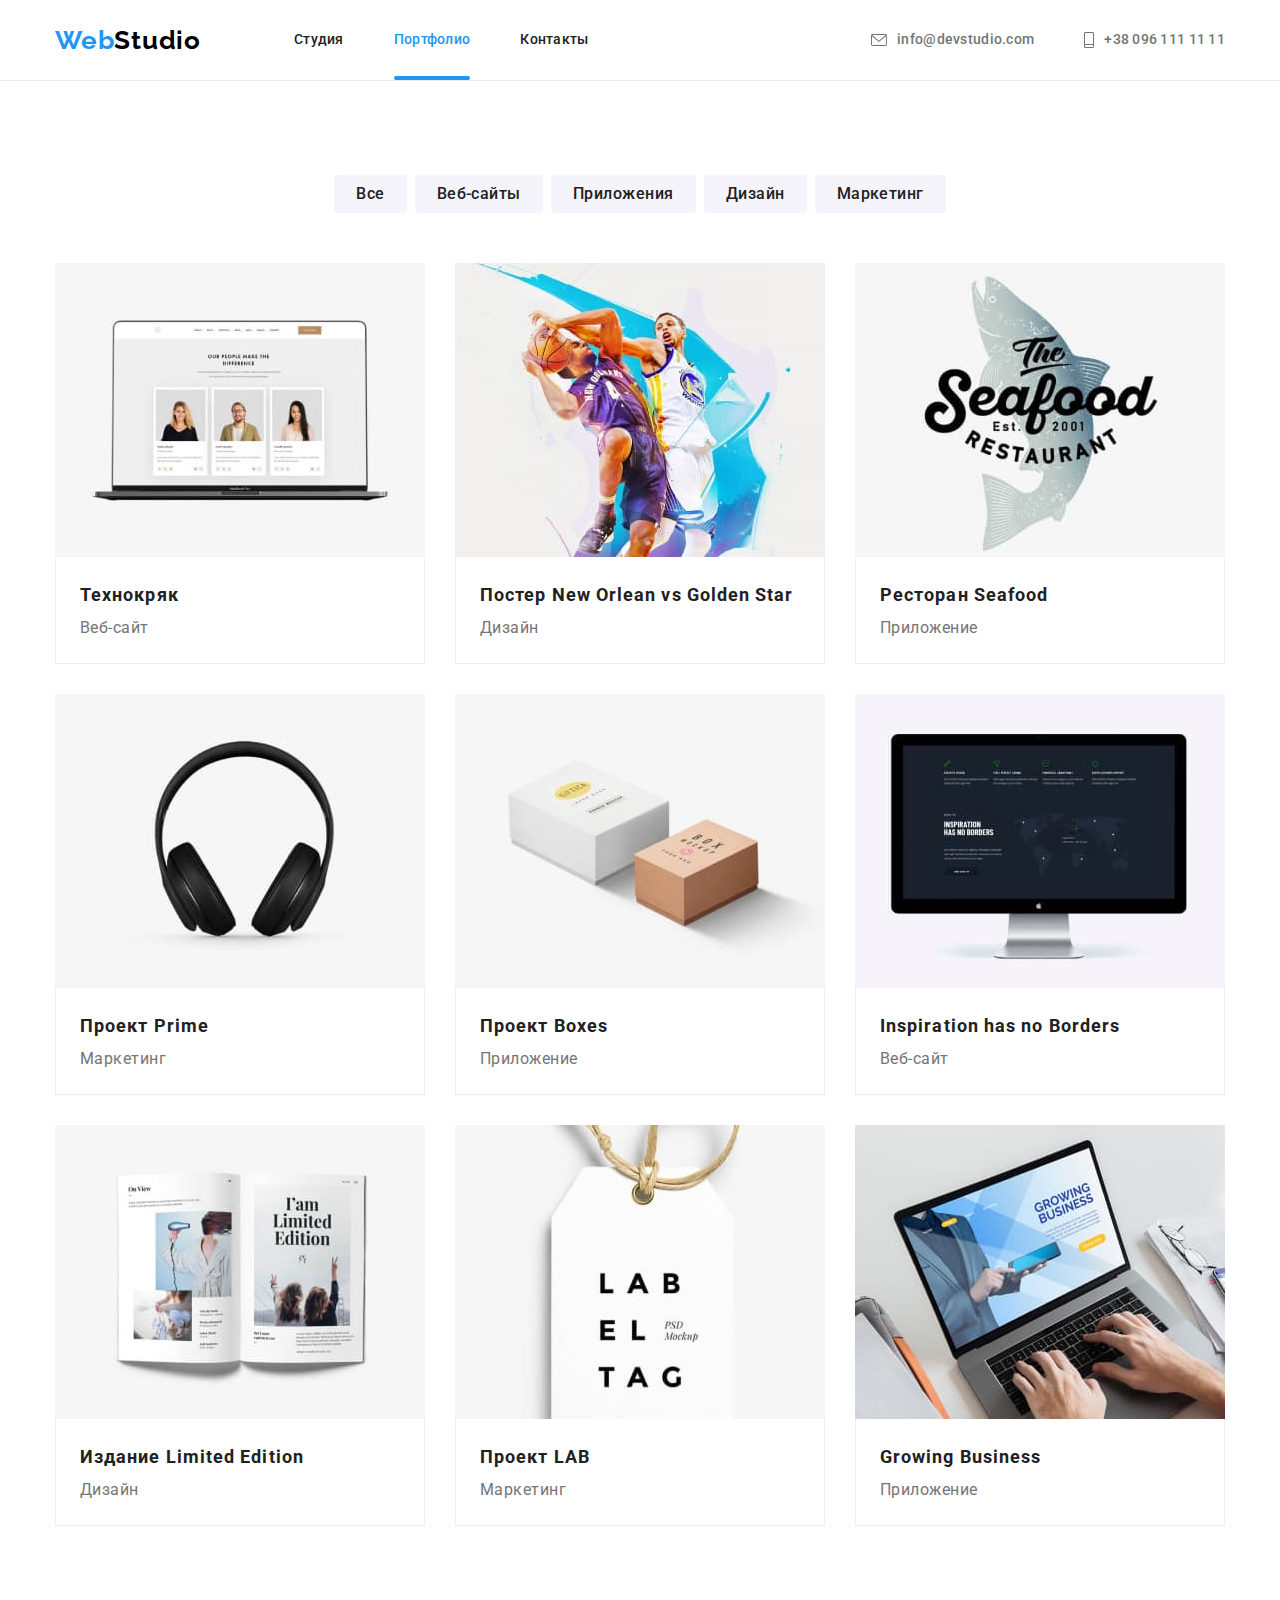
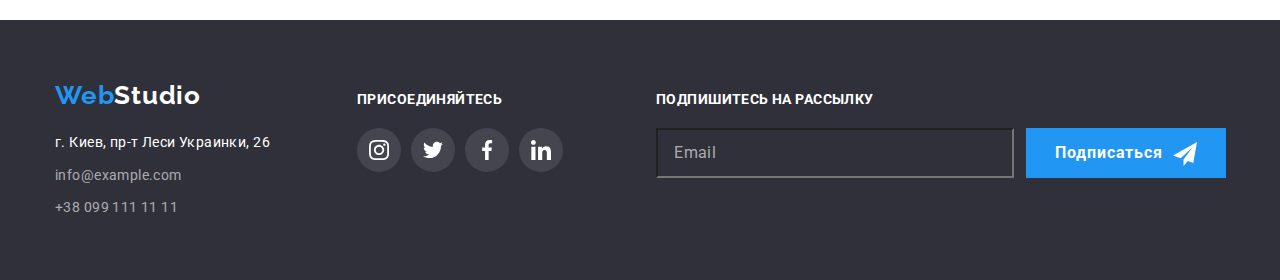
==== portfolio.html @ 16b6e522 "основные файлы" ====
<!DOCTYPE html>
<html lang="en">
<head>
    <meta charset="UTF-8">
    <meta http-equiv="X-UA-Compatible" content="IE=edge">
    <meta name="viewport" content="width=device-width, initial-scale=1.0">
    <title>Document</title>
    <link rel="preconnect" href="https://fonts.googleapis.com">
    <link rel="preconnect" href="https://fonts.gstatic.com" crossorigin>
    <link
        href="https://fonts.googleapis.com/css2?family=Oleo+Script&family=Raleway:wght@700&family=Roboto:wght@400;500;700;900&family=Tangerine:wght@700&display=swap"
        rel="stylesheet">
    <link rel="stylesheet" href="https://cdnjs.cloudflare.com/ajax/libs/modern-normalize/1.1.0/modern-normalize.min.css">
    <!-- <link rel="stylesheet" href="./css/styles.css"> -->
    <link rel="stylesheet" href="./css/main.css">
</head>
<body>
    <!-- -----------------------------Header------------------ -->
<header class="header">
    <div class="container wrap-header-item">

        <a class="logo" href="">Web<span class="logo__header">Studio</span></a>

        <nav class="header__nav site-nav">
            <ul class="site-nav__list">
                <li class="site-nav__item "><a class="site-nav__link"
                        href="./index.html" rel="noopener noreferrer">Студия</a></li>
                <li class="site-nav__item site-nav__item--current"><a class="site-nav__link site-nav__link--current" href="./portfolio.html"
                        rel="noopener noreferrer">Портфолио</a></li>
                <li class="site-nav__item"><a class="site-nav__link" href="" rel="noopener noreferrer">Контакты</a></li>
            </ul>
        </nav>

        <ul class="header__contact header-contact">
            <li class="header-contact__item"><a class="header-contact__link" href="mailto:info@devstudio.com"><svg
                        class="header-mail-icon">
                        <use href="./images/icons.svg#icon-mail"></use>
                    </svg>info@devstudio.com</a></li>
            <li class="header-contact__item"><a class="header-contact__link" href="tel:+380961111111"><svg
                        class="header-phone-icon">
                        <use href="./images/icons.svg#icon-tel"></use>
                    </svg>+38 096 111 11 11</a></li>
        </ul>

    </div>
</header>
<!-- ------------------------------------Main---------------------- -->
    <main>
<!-- ------------------------------------filter---------------------- -->
        <section class="section filter">
            <div class="container filter">
            <h2 class="filter__heading visually-hidden">filter</h2>
            <ul class="filter__list">
              <li class="filter__item"><button class="filter__btn" type="button">Все</button></li>
              <li class="filter__item"><button class="filter__btn" type="button">Веб-сайты</button></li>
              <li class="filter__item"><button class="filter__btn" type="button">Приложения</button></li>
              <li class="filter__item"><button class="filter__btn" type="button">Дизайн</button></li>
              <li class="filter__item"><button class="filter__btn" type="button">Маркетинг</button></li>
            </ul>
                <ul class="example">
                <li class="example__item">
                    <a class="example__link" href="">
                    <div class="example__img"> <img src="./images/port1m.jpg" alt="сайт технокряк" width="370" height="294"> 
                    <div class="example__overlay">
                        <div class="example__overlay--text">Технокряк это современная площадка распространения коронавируса. Компании используют эту платформу для цифрового
                        шпионажа и атак на защищённые сервера конкурентов.</div>
                    </div></div>
                    <div class="example__description">
                    <h3 class="example__title">Технокряк</h3>
                    <p class="example__text" >Веб-сайт</p>
                    </div>
                    </a>
                </li>
                <li class="example__item">
                    <a class="example__link" href="">
                    <div class="example__img"> <img src="./images/port2m.jpg" alt="дизайн постера New Orlean vs Golden Star" width="370" height="294">
                    <div class="example__overlay">
                        <div class="example__overlay--text">Технокряк это современная площадка распространения коронавируса. Компании используют эту платформу для цифрового шпионажа и атак на защищённые сервера конкурентов.</div>
                    </div>
                    </div>
                    <div class="example__description">
                    <h3 class="example__title">Постер New Orlean vs Golden Star</h3>
                    <p class="example__text" >Дизайн</p>
                    </div>
                    </a>
                </li>
                <li class="example__item">
                    <a class="example__link" href="">
                    <div class="example__img"><img src="./images/port3m.jpg" alt="приложение ресторана Seafood" width="370" height="294">
                    <div class="example__overlay">
                        <div class="example__overlay--text">Технокряк это современная площадка распространения коронавируса. Компании используют эту платформу для цифрового шпионажа и атак на защищённые сервера конкурентов.</div>
                    </div>
                    </div>
                    <div class="example__description">
                    <h3 class="example__title">Ресторан Seafood</h3>
                    <p class="example__text" >Приложение</p>
                    </div>
                    </a>
                </li>
                <li class="example__item">
                    <a class="example__link" href="">
                    <div class="example__img"><img src="./images/port4m.jpg" alt="Маркетинг проекта Prime" width="370" height="294">
                    <div class="example__overlay">
                        <div class="example__overlay--text">Технокряк это современная площадка распространения коронавируса. Компании используют эту платформу для цифрового шпионажа и атак на защищённые сервера конкурентов.</div>
                    </div>
                    </div>
                    <div class="example__description">
                    <h3 class="example__title">Проект Prime</h3>
                    <p class="example__text" >Маркетинг</p>
                    </div>
                    </a>
                </li>
                <li class="example__item">
                    <a class="example__link" href="">
                    <div class="example__img"><img src="./images/port5m.jpg" alt="Приложение проект Boxes" width="370" height="294">
                    <div class="example__overlay">
                        <div class="example__overlay--text">Технокряк это современная площадка распространения коронавируса. Компании используют эту платформу для цифрового шпионажа и атак на защищённые сервера конкурентов.</div>
                    </div>
                    </div>
                    <div class="example__description">
                    <h3 class="example__title">Проект Boxes</h3>
                    <p class="example__text" >Приложение</p>
                    </div>
                    </a>
                </li>
                <li class="example__item">
                    <a class="example__link" href="">
                    <div class="example__img"><img src="./images/port6m.jpg" alt="Веб-сайт Inspiration has no Borders" width="370" height="294">
                    <div class="example__overlay">
                        <div class="example__overlay--text">Технокряк это современная площадка распространения коронавируса. Компании используют эту платформу для цифрового шпионажа и атак на защищённые сервера конкурентов.</div>
                    </div>
                    </div>
                    <div class="example__description">
                    <h3 class="example__title">Inspiration has no Borders</h3>
                    <p class="example__text" >Веб-сайт</p>
                    </div>
                    </a>
                </li>
                <li class="example__item">
                    <a class="example__link" href="">
                    <div class="example__img"><img src="./images/port7m.jpg" alt="Дизайн издания Limited Edition" width="370" height="294">
                    <div class="example__overlay">
                        <div class="example__overlay--text">Технокряк это современная площадка распространения коронавируса. Компании используют эту платформу для цифрового шпионажа и атак на защищённые сервера конкурентов.</div>
                    </div>
                    </div>
                    <div class="example__description">
                    <h3 class="example__title">Издание Limited Edition</h3>
                    <p class="example__text" >Дизайн</p>
                    </div>
                    </a>
                </li>
                <li class="example__item">
                    <a class="example__link" href="">
                    <div class="example__img"><img src="./images/port8m.jpg" alt="Маркетинг проекта LAB" width="370" height="294">
                    <div class="example__overlay">
                        <div class="example__overlay--text">Технокряк это современная площадка распространения коронавируса. Компании используют эту платформу для цифрового шпионажа и атак на защищённые сервера конкурентов.</div>
                    </div>
                    </div>
                    <div class="example__description">
                    <h3 class="example__title">Проект LAB</h3>
                    <p class="example__text" >Маркетинг</p>
                    </div>
                    </a>
                </li>
                <li class="example__item">
                    <a class="example__link" href="">
                    <div class="example__img"><img src="./images/port9m.jpg" alt="Приложение Growing Business" width="370" height="294">
                    <div class="example__overlay">
                        <div class="example__overlay--text">Технокряк это современная площадка распространения коронавируса. Компании используют эту платформу для цифрового шпионажа и атак на защищённые сервера конкурентов.</div>
                    </div>
                    </div>
                    <div class="example__description">
                    <h3 class="example__title">Growing Business</h3>
                    <p class="example__text" >Приложение</p>
                    </div>
                    </a>
                </li>
            </ul>
            </div>
        </section>

    </main>
<!-- --------------------------footer------------------------------ -->
<footer class="footer-all">
    <div class="container container__footer">
        <div class="wrap-logo-addres">
            <a class="logo" href="">Web<span class="logo__footer">Studio</span></a>
            <address class="adress">
                <p class="adress__text">
                    г. Киев, пр-т Леси Украинки, 26
                </p>
                <ul class="adress__list">
                    <li class="adress__item"><a class="footer__contact"
                            href="mailto:info@example.com">info@example.com</a></li>
                    <li class="adress__item"><a class="footer__contact" href="tel:+380991111111">+38 099 111 11 11</a>
                    </li>
                </ul>
            </address>
        </div>
        <!-- ----------------------join----------------------------- -->
        <div class="join">
            <p class="join__title">присоединяйтесь</p>

            <ul class="social__list">
                <li class="social__items">
                    <a class="social__links footer" href="">
                        <svg class="social__icon footer" width=20 height=20>
                            <use href="./images/icons.svg#icon-instagram"></use>
                        </svg>
                    </a>
                </li>
                <li class="social__items">
                    <a class="social__links footer" href="">
                        <svg class="social__icon footer" width=20 height=20>
                            <use href="./images/icons.svg#icon-twitter">

                            </use>
                        </svg>
                    </a>
                </li>
                <li class="social__items">
                    <a class="social__links footer" href="">
                        <svg class="social__icon footer" width=20 height=20>
                            <use href="./images/icons.svg#icon-facebook">

                            </use>
                        </svg>
                    </a>
                </li>
                <li class="social__items">
                    <a class="social__links footer" href="">
                        <svg class="social__icon footer" width=20 height=20>
                            <use href="./images/icons.svg#icon-linkedin">

                            </use>
                        </svg>
                    </a>
                </li>
            </ul>
        </div>
        <!-- -------------------------- subscription ------------------------>

        <div class="subscription">
            <p class="subscription__title">Подпишитесь на рассылку</p>

            <form action="#" class="subscription__form">
                <input type="email" class="subscription__input" placeholder="Email">
                <button type="submit" class="subscription__button">Подписаться <span>
                        <svg class="subscription__svg" width=24 height=24>
                            <use href="./images/icons.svg#icon-send">
                            </use>
                        </svg>
                    </span></button>
            </form>
        </div>



    </div>
</footer>

</body>
</html>
---- css/styles.css ----
/* шрифты
Raleway 700
Oleo Script 400
Roboto 500
Roboto 900
Roboto 700
Roboto 400*/

/* :root {
  --main-title-color: #ffffff;
  --second-title-color: #212121;
  --main-text-color: #757575;
  --main-logo-color: #2196f3;
  --second-logo-color: #000000;
  --main-btn-color: #212121;
  --second-btn-color: #ffffff;
  --main-headertext-color: #212121;
  --second-headertext-color: #757575;
  --third-headertext-color: #2196f3;
  --main-footertext-color: #ffffff;
  --second-footertext-color: rgba(255, 255, 255, 0.6);
  --third-logo-color: #ffffff;
  --third-footertext-color: #2196f3;
  --firs-icon-color: #afb1b8;
} */
/* ul {
  list-style: none;
  padding: 0;
}
h1,
h2,
h3,
h4,
h5,
h6,
p,
ul {
  margin: 0;
  padding-inline-start: 0;
}

body {
  font-family: Roboto, sans-serif;
  color: #757575;
  background: #ffffff;
}

button {
  padding: 0;
  border: 0;
}

.list {
  list-style: none;
}
.link {
  text-decoration: none;
} */
/* .section {
  padding-top: 94px;
  padding-bottom: 94px;
}

.container {
  width: 1200px;
  padding-left: 15px;
  padding-right: 15px;
  margin: 0 auto;
} */

/* .visually-hidden {
  position: absolute;
  width: 1px;
  height: 1px;
  margin: -1px;
  padding: 0;
  overflow: hidden;
  border: 0;
  clip: rect(0 0 0 0);
} */

/* -------------------header------------------------- */
/* Header logo */
/* .header {
  border-bottom: 1px solid #ececec;
}

.site-nav {
  display: flex;
  align-items: center;
}
.logo {
  font-family: Raleway, sans-serif;
  font-weight: 700;
  font-size: 26px;
  line-height: 1.19;
  letter-spacing: 0.03em;
  color: var(--second-logo-color);
  margin-right: 93px;
  display: block;
}
.accent {
  color: var(--main-logo-color);
} */
/* Header NAV */
/* .navigation-list {
  display: flex;
}
.navigation-list .navigation-item:not(:last-child) {
  margin-right: 50px;
}

.navigation {
  font-weight: 500;
  font-size: 14px;
  line-height: 1.14;
  letter-spacing: 0.02em;
  color: var(--main-headertext-color);
  display: block;
}
.current {
  color: var(--main-logo-color);
}
.currentli {
  display: flex;
  position: relative;
}
.currentli::after {
  content: '';
  width: 100%;
  height: 4px;
  border-radius: 2px;

  background: #2196f3;

  position: absolute;
  bottom: 0;
  left: 0;
}

.link.navigation {
  padding-top: 32px;
  padding-bottom: 32px;
  display: block;
  transition: color 250ms cubic-bezier(0.4, 0, 0.2, 1);
}
.link.navigation:hover,
.link.navigation:focus {
  color: var(--third-headertext-color);
} */

/* Header contact */
/* .list.contact {
  display: flex;
  margin-left: auto;
}
.header-mail-icon {
  width: 16px;
  height: 12px;
  margin-right: 10px;
  fill: currentColor;
}

.header-phone-icon {
  width: 10px;
  height: 16px;
  margin-right: 10px;
  fill: currentColor;
}

.link.contact {
  font-weight: 500;
  font-size: 14px;
  line-height: 1.14;
  letter-spacing: 0.02em;
  color: var(--main-text-color);
  display: flex;
  align-items: center;
  padding-top: 32px;
  padding-bottom: 32px;

  transition: color 250ms cubic-bezier(0.4, 0, 0.2, 1);
}
.list.contact .contact-item:not(:last-child) {
  margin-right: 50px;
}

.link.contact:hover,
.link.contact:focus {
  color: var(--third-headertext-color);
}

.contact-item {
  display: block;
} */

/* -------------------------------main------------------------------------ */
/* -------------------------------hero */
/* .hero {
  background: #2f303a;
  padding-bottom: 200px;
  padding-top: 200px;
  max-width: 1600px;
  height: 600px;
  margin-left: auto;
  margin-right: auto;

  background-image: linear-gradient(to right, rgba(47, 48, 58, 0.4), rgba(47, 48, 58, 0.4)),
    url(../images/ImgBG.jpg);
  background-repeat: no-repeat;
  background-size: cover;
  background-position: center;
}

.hero-text {
  font-style: normal;
  font-weight: 900;
  font-size: 44px;
  line-height: 1.36;
  text-align: center;
  letter-spacing: 0.06em;
  text-transform: uppercase;
  color: #ffffff;

  width: 696px;
  margin-bottom: 30px;
  margin-left: auto;
  margin-right: auto;
}
.hero-btn {
  font-weight: 700;
  background: #2196f3;
  font-size: 16px;
  line-height: 1.87;
  letter-spacing: 0.06em;
  color: var(--second-btn-color);
  cursor: pointer;
  border-radius: 4px;
  box-shadow: 0px 4px 4px rgba(0, 0, 0, 0.15);
  display: block;
  padding: 10px 32px;

  margin-left: auto;
  margin-right: auto;

  transition: background 250ms cubic-bezier(0.4, 0, 0.2, 1);
}

.hero-btn:hover,
.hero-btn:focus {
  background: #188ce8;
} */

/* ------------------------------advantages */

/* .hidden-heading {
  position: absolute;
  width: 1px;
  height: 1px;
  margin: -1px;
  padding: 0;
  overflow: hidden;
  border: 0;
  clip: rect(0 0 0 0);
}

.list.advantages {
  display: flex;
}
.iconbox-advantages {
  display: flex;
  align-items: center;
  justify-content: center;
  width: 270px;
  height: 120px;
  margin-bottom: 30px;
  background-color: #f5f4fa;
}
.icon-advantages {
  width: 70px;
  height: 70px;
}

.item-advantages:not(:last-child) {
  margin-right: 30px;
}

.title-advantages {
  font-weight: 700;
  font-size: 14px;
  line-height: 1.14;
  letter-spacing: 0.03em;
  text-transform: uppercase;
  color: var(--second-title-color);

  display: block;
  margin-bottom: 10px;
  width: 270px;
}
.text-advantages {
  font-size: 14px;
  line-height: 1.71;
  letter-spacing: 0.03em;

  display: block;
  width: 270px;
} */

/* -------------------------------------------what do we do ------------*/
/* .section.we-do {
  padding-top: 0px;
}
.we-do-title {
  font-weight: 700;
  font-size: 36px;
  line-height: 1.17;
  letter-spacing: 0.03em;
  color: var(--second-title-color);

  margin-bottom: 50px;
  text-align: center;
}
.list.we-do {
  display: flex;
  justify-content: space-between;
}
.wedo-link {
  position: relative;
  display: flex;
}
.wedo-box {
  display: flex;
  position: absolute;
  width: 100%;
  height: 70px;
  background: rgba(47, 48, 58, 0.8);
  left: 0;
  bottom: 0;
  justify-content: center;
  align-items: center;
}
.wedo-boxtitle {
  font-family: Roboto;
  font-style: normal;
  font-weight: bold;
  font-size: 14px;
  line-height: 1.14;
  text-align: center;
  letter-spacing: 0.03em;
  text-transform: uppercase;

  color: #ffffff;
} */

/* -----------------------------------------------our team ---------------- */
/* .our-team {
  background: #f5f4fa;
}
.title-our-team {
  font-weight: 700;
  font-size: 36px;
  line-height: 1.17;
  letter-spacing: 0.03em;
  color: var(--second-title-color);

  text-align: center;
  margin-bottom: 50px;
}
.list.our-team {
  display: flex;
  justify-content: space-between;
}

.team-item {
  background: #ffffff;
  box-shadow: 0px 1px 3px rgba(0, 0, 0, 0.12), 0px 1px 1px rgba(0, 0, 0, 0.14),
    0px 2px 1px rgba(0, 0, 0, 0.2);
  border-radius: 0px 0px 4px 4px;
}

.comand-description {
  padding-top: 30px;
  padding-bottom: 30px;
}

.name-foto {
  font-weight: 500;
  font-size: 16px;
  line-height: 1.19;
  letter-spacing: 0.03em;
  color: var(--second-title-color);

  text-align: center;
  margin-bottom: 10px;
}
.our-team-position {
  font-size: 16px;
  line-height: 1.19;
  letter-spacing: 0.03em;
  text-align: center;
  margin-bottom: 16px;
}
.social-list {
  display: flex;
  justify-content: center;
  align-items: center;
}
.social-items {
  width: 44px;
  height: 44px;
}
.social-links {
  width: 100%;
  height: 100%;
  border-radius: 50%;
  display: flex;
  justify-content: center;
  align-items: center;
  color: #afb1b8;

  transition: color 250ms cubic-bezier(0.4, 0, 0.2, 1),
    background-color 250ms cubic-bezier(0.4, 0, 0.2, 1);
}
.social-items:not(:last-child) {
  margin-right: 10px;
}
.social-icon {
  fill: currentColor;
}
.social-links:hover,
.social-links:focus {
  background-color: var(--main-logo-color);
  color: #ffffff;
} */

/* ------------------------------clients----------------------------------- */
/* .clients-title {
  font-weight: 700;
  font-size: 36px;
  line-height: 1.17;
  letter-spacing: 0.03em;
  color: var(--second-title-color);

  margin-bottom: 50px;
  text-align: center;
}
.client-list {
  display: flex;
  justify-content: space-between;
}
.client-item {
  border-radius: 4px;
  width: 170px;
  height: 92px;
  display: flex;
  align-items: center;
  justify-content: center;
}
.client-link {
  border: 1px solid #afb1b8;
  box-sizing: border-box;
  display: flex;
  align-items: center;
  justify-content: center;
  width: 100%;
  height: 100%;
  color: #afb1b8;

  transition: color 250ms cubic-bezier(0.4, 0, 0.2, 1),
    border-color 250ms cubic-bezier(0.4, 0, 0.2, 1);
}

.client-icon {
  fill: currentColor;
}

.client-link:focus,
.client-link:hover {
  border-color: var(--main-logo-color);
  color: #2196f3;
} */

/* ------------------------------footer------------------------------------ */
/* .footer-all {
  background: #2f303a;
  padding-top: 60px;
  padding-bottom: 60px;
  width: 1600px;
  margin-left: auto;
  margin-right: auto;
}
.container-footer {
  margin-right: 70px;
}

.link.logo {
  display: block;
}
.logowite {
  color: var(--third-logo-color);
}

.adress {
  font-style: normal;
  font-size: 14px;
  line-height: 1.71;
  letter-spacing: 0.03em;
  color: var(--main-footertext-color);
  margin-bottom: 9px;
  margin-top: 20px;
}
.link.footer-contact {
  font-style: normal;
  font-size: 14px;
  line-height: 1.71;
  letter-spacing: 0.03em;
  color: rgba(255, 255, 255, 0.6);

  transition: color 250ms cubic-bezier(0.4, 0, 0.2, 1);
}
.footerli:not(:last-child) {
  margin-bottom: 9px;
}

.link.footer-contact:hover,
.link.footer-contact:focus {
  color: var(--third-footertext-color);
} */

/* ---------------------------join---------------------------- */

/* .container.footer {
  display: flex;
  align-items: baseline;
}
.join {
  margin-right: 93px;
}

.join-headers {
  font-family: Roboto;
  font-style: normal;
  font-weight: bold;
  font-size: 14px;
  line-height: 1.14;
  letter-spacing: 0.03em;
  text-transform: uppercase;

  margin-bottom: 20px;
  width: 145px;
  height: 16px;

  color: #ffffff;
}
.social-icon.footer {
  fill: #ffffff;
}
.social-links.footer {
  background-color: rgba(255, 255, 255, 0.1);

  transition: background-color 250ms cubic-bezier(0.4, 0, 0.2, 1);
}
.social-links.footer:hover,
.social-links.footer:focus {
  background-color: var(--third-footertext-color);
} */
/* ----------------------subscription---------------------------- */
/* .subscription-title {
  margin-bottom: 20px;

  font-family: Roboto;
  font-style: normal;
  font-weight: bold;
  font-size: 14px;
  line-height: 1.14;
  letter-spacing: 0.03em;
  text-transform: uppercase;

  color: #ffffff;
}
.subscription-form {
  display: flex;
}

.subscription-input {
  background-color: #2f303a;
  width: 358px;
  height: 50px;
  margin-right: 12px;
  padding-left: 16px;
}

.subscription-input::placeholder {
  font-family: Roboto;
  font-style: normal;
  font-weight: normal;
  font-size: 16px;
  line-height: 1.25;

  display: flex;
  align-items: center;
  letter-spacing: 0.03em;

  color: rgba(255, 255, 255, 0.6);
}

.subscription-svg {
  margin-top: 13px;
  margin-left: 10px;
}

.subscription-button {
  width: 200px;
  height: 50px;

  font-family: Roboto;
  font-style: normal;
  font-weight: bold;
  font-size: 16px;
  line-height: 1.87;

  display: flex;
  align-items: center;
  text-align: center;
  letter-spacing: 0.06em;
  justify-content: center;

  color: #ffffff;
  background-color: var(--main-logo-color);
} */

/* ---------------------------Portfolio---------------------- */
/* ---------------------------filter -------------------------*/

/* ---------------------------list filter example */

/* .list.filter {
  display: flex;
  background: #ffffff;
  justify-content: center;
  margin-bottom: 50px;
}
.filter-item:not(:last-child) {
  margin-right: 8px;
}

.filter-item {
  border-radius: 4px;
}

.filter-btn {
  font-weight: 500;
  font-size: 16px;
  line-height: 1.62;
  letter-spacing: 0.03em;
  color: var(--main-btn-color);
  background-color: #f5f4fa;
  cursor: pointer;
  border-radius: 4px;

  padding: 6px 22px;

  transition: background-color 250ms cubic-bezier(0.4, 0, 0.2, 1),
    border-radius 250ms cubic-bezier(0.4, 0, 0.2, 1), box-shadow 250ms cubic-bezier(0.4, 0, 0.2, 1);
}
.filter-btn:hover,
.filter-btn:focus {
  background-color: #2196f3;
  border-radius: 4px;
  box-shadow: 0px 3px 1px rgba(0, 0, 0, 0.1), 0px 1px 2px rgba(0, 0, 0, 0.08),
    0px 2px 2px rgba(0, 0, 0, 0.12);
} */

/* ---------------------------------example------------------------ */

/* .list.example {
  display: flex;
  flex-wrap: wrap;
}

.example-item {
  margin-right: 30px;
  margin-bottom: 30px;
  transition: box-shadow 250ms cubic-bezier(0.4, 0, 0.2, 1);
}
.example-img {
  display: flex;
  position: relative;
  overflow: hidden;
}

.example-overlay {
  display: flex;
  position: absolute;
  top: 0;
  left: 0;
  width: 100%;
  height: 100%;
  background: rgba(33, 150, 243, 0.9);
  transform: translateY(101%);
  transition: transform 250ms cubic-bezier(0.4, 0, 0.2, 1);
}
.link-example {
  text-decoration: none;
}

.link-example:hover .example-overlay,
.link-example:focus .example-overlay {
  transform: translateY(0%);
}
.example-item:hover,
.example-item:focus {
  box-shadow: 0px 1px 1px rgba(0, 0, 0, 0.12), 0px 4px 4px rgba(0, 0, 0, 0.06),
    1px 4px 6px rgba(0, 0, 0, 0.16);
}

.example-overlay-text {
  padding: 63px 24px 63px 24px;

  font-family: Roboto;
  font-style: normal;
  font-weight: normal;
  font-size: 18px;
  line-height: 1.56;

  letter-spacing: 0.03em;

  color: #ffffff;
}

.example-description {
  border-bottom: 1px solid #eeeeee;
  border-left: 1px solid #eeeeee;
  border-right: 1px solid #eeeeee;
  padding: 20px 24px 20px 24px;
}

.example-item:nth-child(3n) {
  margin-right: 0px;
}

.example-item:nth-last-child(-n + 3) {
  margin-bottom: 0px;
}

.title-example {
  font-weight: 700;
  font-size: 18px;
  line-height: 2;
  letter-spacing: 0.06em;
  color: var(--second-title-color);
}

.text-example {
  font-size: 16px;
  line-height: 1.87;
  letter-spacing: 0.03em;
  color: #757575;
} */

/* ------------------modal----------------------------------------- */

/* .backdrop {
  position: fixed;
  top: 0;
  left: 0;

  width: 100%;
  height: 100%;

  background-color: rgba(0, 0, 0, 0.2);

  transition: opacity 250ms cubic-bezier(0.4, 0, 0.2, 1);
}

.modal {
  position: absolute;
  top: 50%;
  left: 50%;
  transform: translate(-50%, -50%);

  width: 528px;
  height: 581px;
  padding: 40px 39px 40px 41px;

  background: #ffffff;
  box-shadow: 0px 1px 3px rgba(0, 0, 0, 0.12), 0px 1px 1px rgba(0, 0, 0, 0.14),
    0px 2px 1px rgba(0, 0, 0, 0.2);
  border-radius: 4px;
}

.modal-title {
  font-family: Roboto;
  font-style: normal;
  font-weight: bold;
  font-size: 20px;
  line-height: 1.15;
  text-align: center;
  letter-spacing: 0.03em;

  margin-bottom: 30px;

  color: #212121;
}

.modal-field {
  margin-bottom: 10px;
}
.modal-field.text-area {
  margin-bottom: 0px;
}

.modal-form-label {
  margin-bottom: 4px;

  font-family: Roboto;
  font-style: normal;
  font-weight: normal;
  font-size: 12px;
  line-height: 1.17;
  letter-spacing: 0.01em;

  color: #757575;
}

.modal-form-input {
  width: 100%;
  height: 40px;
  border: 1px solid rgba(33, 33, 33, 0.2);
  box-sizing: border-box;
  border-radius: 4px;
  padding: 0;
  padding-left: 42px;

  transition: border-color 250ms cubic-bezier(0.4, 0, 0.2, 1);
}

.svg-input-warp {
  position: relative;
}

.modal-svg {
  position: absolute;
  left: 15px;
  bottom: 14px;

  transition: fill 250ms cubic-bezier(0.4, 0, 0.2, 1);
}

.modal-form-input:focus + .modal-svg {
  fill: var(--main-logo-color);
}

.modal-form-input:focus {
  border-color: #2196f3;
  outline: none;
}

.modal-text-area:focus {
  border-color: #2196f3;
  outline: none;
}

.modal-text-area {
  display: block;
  width: 100%;
  height: 120px;
  padding: 12px 16px;
  resize: none;

  border: 1px solid rgba(33, 33, 33, 0.2);
  box-sizing: border-box;
  border-radius: 4px;

  transition: border-color 250ms cubic-bezier(0.4, 0, 0.2, 1);
}

.modal-text-area::placeholder {
  font-family: Roboto;
  font-style: normal;
  font-weight: normal;
  font-size: 12px;
  line-height: 1.17;
  letter-spacing: 0.01em;

  color: rgba(117, 117, 117, 0.5);
}

.modal-field-checkbox {
  margin-bottom: 30px;
  margin-top: 20px;
}

.modal-checkbox:checked + .checkbox-label .custom-chek-icon {
  background-color: #2196f3;
  border: none;
}

.modal-checkbox:focus + .checkbox-label .custom-chek-icon {
  border-color: #2196f3;
}

.checkbox-label {
  width: 401px;
  font-size: 14px;
  line-height: 1.46;
  display: flex;
}
.checkbox-link {
  color: #2196f3;
}
.custom-chek-icon {
  width: 16px;
  height: 15px;
  border: solid;
  border-color: #212121;
  border-radius: 4px;
  margin-right: 8px;
  display: flex;
  align-items: center;
  justify-content: center;

  transition: background-color 250ms cubic-bezier(0.4, 0, 0.2, 1),
    border-color 250ms cubic-bezier(0.4, 0, 0.2, 1);
}
.svg-check {
  fill: #ffffff;
}

.modal-form-button {
  width: 200px;
  height: 50px;
  margin-left: auto;
  margin-right: auto;

  font-family: Roboto;
  font-style: normal;
  font-weight: bold;
  font-size: 16px;
  line-height: 1.87;

  display: flex;
  align-items: center;
  text-align: center;
  letter-spacing: 0.06em;
  justify-content: center;

  color: #ffffff;
  background-color: var(--main-logo-color);
}

.button-modal-closed {
  position: absolute;
  top: 8px;
  right: 8px;

  width: 30px;
  height: 30px;
  background: #ffffff;
  border: 1px solid rgba(0, 0, 0, 0.1);
  border-radius: 50%;
  box-shadow: 0px 1px 3px rgba(0, 0, 0, 0.12), 0px 1px 1px rgba(0, 0, 0, 0.14),
    0px 2px 1px rgba(0, 0, 0, 0.2);

  transition: fill 250ms cubic-bezier(0.4, 0, 0.2, 1);
}

.button-modal-closed:hover {
  fill: #2196f3;
}

.backdrop.is-hidden {
  opacity: 0;
  pointer-events: none;
} */
---- css/main.css ----
:root {
  --main-title-color: #ffffff;
  --second-title-color: #212121;
  --main-text-color: #757575;
  --main-logo-color: #2196f3;
  --second-logo-color: #000000;
  --main-btn-color: #212121;
  --second-btn-color: #ffffff;
  --main-headertext-color: #212121;
  --second-headertext-color: #757575;
  --third-headertext-color: #2196f3;
  --main-footertext-color: #ffffff;
  --second-footertext-color: rgba(255, 255, 255, 0.6);
  --third-logo-color: #ffffff;
  --third-footertext-color: #2196f3;
  --firs-icon-color: #afb1b8;
}

ul {
  list-style: none;
  padding: 0;
}

h1,
h2,
h3,
h4,
h5,
h6,
p,
ul {
  margin: 0;
  padding-inline-start: 0;
}

body {
  font-family: Roboto, sans-serif;
  color: #757575;
  background: #ffffff;
}

button {
  padding: 0;
  border: 0;
}

a {
  text-decoration: none;
}

.visually-hidden {
  position: absolute;
  width: 1px;
  height: 1px;
  margin: -1px;
  padding: 0;
  overflow: hidden;
  border: 0;
  clip: rect(0 0 0 0);
}

.logo {
  font-family: Raleway, sans-serif;
  font-weight: 700;
  font-size: 26px;
  line-height: 1.19;
  letter-spacing: 0.03em;
  color: var(--main-logo-color);
  margin-right: 93px;
  display: block;
}

.logo__header {
  color: var(--second-logo-color);
}

.logo__footer {
  color: var(--third-logo-color);
}

.header {
  border-bottom: 1px solid #ececec;
}

.wrap-header-item {
  display: flex;
  align-items: center;
}

.site-nav__list {
  display: flex;
}

.site-nav__item:not(:last-child) {
  margin-right: 50px;
}

.site-nav__link {
  font-weight: 500;
  font-size: 14px;
  line-height: 1.14;
  letter-spacing: 0.02em;
  color: var(--main-headertext-color);
  display: block;
  padding-top: 32px;
  padding-bottom: 32px;
  display: block;
  transition: color 250ms cubic-bezier(0.4, 0, 0.2, 1);
}

.site-nav__link:hover, .site-nav__link:focus {
  color: var(--third-headertext-color);
}

.site-nav__link--current {
  color: var(--main-logo-color);
}

.site-nav__item--current {
  display: flex;
  position: relative;
}

.site-nav__item--current::after {
  content: '';
  width: 100%;
  height: 4px;
  border-radius: 2px;
  background: #2196f3;
  position: absolute;
  bottom: 0;
  left: 0;
}

.header-contact {
  display: flex;
  margin-left: auto;
}

.header-mail-icon {
  width: 16px;
  height: 12px;
  margin-right: 10px;
  fill: currentColor;
}

.header-phone-icon {
  width: 10px;
  height: 16px;
  margin-right: 10px;
  fill: currentColor;
}

.header-contact__link {
  font-weight: 500;
  font-size: 14px;
  line-height: 1.14;
  letter-spacing: 0.02em;
  color: var(--main-text-color);
  display: flex;
  align-items: center;
  padding-top: 32px;
  padding-bottom: 32px;
  transition: color 250ms cubic-bezier(0.4, 0, 0.2, 1);
}

.header-contact__link.header-contact__link:hover, .header-contact__link.header-contact__link:focus {
  color: var(--third-headertext-color);
}

.header-contact__item:not(:last-child) {
  margin-right: 50px;
}

.section-hero {
  background: #2f303a;
  padding-bottom: 200px;
  padding-top: 200px;
  max-width: 1600px;
  height: 600px;
  margin-left: auto;
  margin-right: auto;
  background-image: linear-gradient(to right, rgba(47, 48, 58, 0.4), rgba(47, 48, 58, 0.4)), url(../images/ImgBG.jpg);
  background-repeat: no-repeat;
  background-size: cover;
  background-position: center;
}

.hero__text {
  font-style: normal;
  font-weight: 900;
  font-size: 44px;
  line-height: 1.36;
  text-align: center;
  letter-spacing: 0.06em;
  text-transform: uppercase;
  color: #ffffff;
  width: 696px;
  margin-bottom: 30px;
  margin-left: auto;
  margin-right: auto;
}

.hero__button {
  font-weight: 700;
  background: #2196f3;
  font-size: 16px;
  line-height: 1.87;
  letter-spacing: 0.06em;
  color: var(--second-btn-color);
  cursor: pointer;
  border-radius: 4px;
  box-shadow: 0px 4px 4px rgba(0, 0, 0, 0.15);
  display: block;
  padding: 10px 32px;
  margin-left: auto;
  margin-right: auto;
  transition: background 250ms cubic-bezier(0.4, 0, 0.2, 1);
}

.hero__button:hover, .hero__button:focus {
  background: #188ce8;
}

.advantages__list {
  display: flex;
}

.advantages__iconbox {
  display: flex;
  align-items: center;
  justify-content: center;
  width: 270px;
  height: 120px;
  margin-bottom: 30px;
  background-color: #f5f4fa;
}

.advantages__icon {
  width: 70px;
  height: 70px;
}

.advantages__item:not(:last-child) {
  margin-right: 30px;
}

.advantages__title {
  font-weight: 700;
  font-size: 14px;
  line-height: 1.14;
  letter-spacing: 0.03em;
  text-transform: uppercase;
  color: var(--second-title-color);
  display: block;
  margin-bottom: 10px;
  width: 270px;
}

.advantages__text {
  font-size: 14px;
  line-height: 1.71;
  letter-spacing: 0.03em;
  display: block;
  width: 270px;
}

.section.we-do {
  padding-top: 0px;
}

.we-do__title {
  font-weight: 700;
  font-size: 36px;
  line-height: 1.17;
  letter-spacing: 0.03em;
  color: var(--second-title-color);
  margin-bottom: 50px;
  text-align: center;
}

.we-do__list {
  display: flex;
  justify-content: space-between;
}

.we-do__link {
  position: relative;
  display: flex;
}

.we-do__box-image {
  display: flex;
  position: absolute;
  width: 100%;
  height: 70px;
  background: rgba(47, 48, 58, 0.8);
  left: 0;
  bottom: 0;
  justify-content: center;
  align-items: center;
}

.we-do__box-title {
  font-family: Roboto;
  font-style: normal;
  font-weight: bold;
  font-size: 14px;
  line-height: 1.14;
  text-align: center;
  letter-spacing: 0.03em;
  text-transform: uppercase;
  color: #ffffff;
}

.our-team {
  background: #f5f4fa;
}

.our-team__title {
  font-weight: 700;
  font-size: 36px;
  line-height: 1.17;
  letter-spacing: 0.03em;
  color: var(--second-title-color);
  text-align: center;
  margin-bottom: 50px;
}

.our-team__list {
  display: flex;
  justify-content: space-between;
}

.our-team__item {
  background: #ffffff;
  box-shadow: 0px 1px 3px rgba(0, 0, 0, 0.12), 0px 1px 1px rgba(0, 0, 0, 0.14), 0px 2px 1px rgba(0, 0, 0, 0.2);
  border-radius: 0px 0px 4px 4px;
}

.our-team__comand-description {
  padding-top: 30px;
  padding-bottom: 30px;
}

.our-team__comand-description--name-foto {
  font-weight: 500;
  font-size: 16px;
  line-height: 1.19;
  letter-spacing: 0.03em;
  color: var(--second-title-color);
  text-align: center;
  margin-bottom: 10px;
}

.our-team__comand-description--position {
  font-size: 16px;
  line-height: 1.19;
  letter-spacing: 0.03em;
  text-align: center;
  margin-bottom: 16px;
}

.clients__title {
  font-weight: 700;
  font-size: 36px;
  line-height: 1.17;
  letter-spacing: 0.03em;
  color: var(--second-title-color);
  margin-bottom: 50px;
  text-align: center;
}

.client__list {
  display: flex;
  justify-content: space-between;
}

.client__item {
  border-radius: 4px;
  width: 170px;
  height: 92px;
  display: flex;
  align-items: center;
  justify-content: center;
}

.client__link {
  border: 1px solid #afb1b8;
  box-sizing: border-box;
  display: flex;
  align-items: center;
  justify-content: center;
  width: 100%;
  height: 100%;
  color: #afb1b8;
  transition: color 250ms cubic-bezier(0.4, 0, 0.2, 1), border-color 250ms cubic-bezier(0.4, 0, 0.2, 1);
}

.client__link:focus, .client__link:hover {
  border-color: var(--main-logo-color);
  color: #2196f3;
}

.client__icon {
  fill: currentColor;
}

.footer-all {
  background: #2f303a;
  padding-top: 60px;
  padding-bottom: 60px;
  margin-left: auto;
  margin-right: auto;
}

.container__footer {
  display: flex;
  align-items: baseline;
}

.wrap-logo-addres {
  margin-right: 63px;
}

.adress__text {
  font-style: normal;
  font-size: 14px;
  line-height: 1.71;
  letter-spacing: 0.03em;
  color: var(--main-footertext-color);
  margin-bottom: 9px;
  margin-top: 20px;
}

.footer__contact {
  font-style: normal;
  font-size: 14px;
  line-height: 1.71;
  letter-spacing: 0.03em;
  color: rgba(255, 255, 255, 0.6);
  transition: color 250ms cubic-bezier(0.4, 0, 0.2, 1);
}

.footer__contact:hover, .footer__contact:focus {
  color: var(--third-footertext-color);
}

.adress__item:not(:last-child) {
  margin-bottom: 9px;
}

.join {
  margin-right: 93px;
}

.join__title {
  font-family: Roboto;
  font-style: normal;
  font-weight: bold;
  font-size: 14px;
  line-height: 1.14;
  letter-spacing: 0.03em;
  text-transform: uppercase;
  margin-bottom: 20px;
  width: 145px;
  height: 16px;
  color: #ffffff;
}

.social__icon.footer {
  fill: #ffffff;
}

.social__links.footer {
  background-color: rgba(255, 255, 255, 0.1);
  transition: background-color 250ms cubic-bezier(0.4, 0, 0.2, 1);
}

.social__links.footer:hover, .social__links.footer:focus {
  background-color: var(--third-footertext-color);
}

.subscription__title {
  margin-bottom: 20px;
  font-family: Roboto;
  font-style: normal;
  font-weight: bold;
  font-size: 14px;
  line-height: 1.14;
  letter-spacing: 0.03em;
  text-transform: uppercase;
  color: #ffffff;
}

.subscription__form {
  display: flex;
}

.subscription__input {
  background-color: #2f303a;
  width: 358px;
  height: 50px;
  margin-right: 12px;
  padding-left: 16px;
}

.subscription__input::placeholder {
  font-family: Roboto;
  font-style: normal;
  font-weight: normal;
  font-size: 16px;
  line-height: 1.25;
  display: flex;
  align-items: center;
  letter-spacing: 0.03em;
  color: rgba(255, 255, 255, 0.6);
}

.subscription__svg {
  margin-top: 13px;
  margin-left: 10px;
}

.subscription__button {
  width: 200px;
  height: 50px;
  font-family: Roboto;
  font-style: normal;
  font-weight: bold;
  font-size: 16px;
  line-height: 1.87;
  display: flex;
  align-items: center;
  text-align: center;
  letter-spacing: 0.06em;
  justify-content: center;
  color: #ffffff;
  background-color: var(--main-logo-color);
}

.backdrop {
  position: fixed;
  top: 0;
  left: 0;
  width: 100%;
  height: 100%;
  background-color: rgba(0, 0, 0, 0.2);
  transition: opacity 250ms cubic-bezier(0.4, 0, 0.2, 1);
}

.modal {
  position: absolute;
  top: 50%;
  left: 50%;
  transform: translate(-50%, -50%);
  width: 528px;
  height: 581px;
  padding: 40px 39px 40px 41px;
  background: #ffffff;
  box-shadow: 0px 1px 3px rgba(0, 0, 0, 0.12), 0px 1px 1px rgba(0, 0, 0, 0.14), 0px 2px 1px rgba(0, 0, 0, 0.2);
  border-radius: 4px;
}

.modal__title {
  font-family: Roboto;
  font-style: normal;
  font-weight: bold;
  font-size: 20px;
  line-height: 1.15;
  text-align: center;
  letter-spacing: 0.03em;
  margin-bottom: 30px;
  color: #212121;
}

.modal__field {
  margin-bottom: 10px;
}

.modal__field.text-area {
  margin-bottom: 0px;
}

.modal__form--label {
  margin-bottom: 4px;
  font-family: Roboto;
  font-style: normal;
  font-weight: normal;
  font-size: 12px;
  line-height: 1.17;
  letter-spacing: 0.01em;
  color: #757575;
}

.modal__form--input {
  width: 100%;
  height: 40px;
  border: 1px solid rgba(33, 33, 33, 0.2);
  box-sizing: border-box;
  border-radius: 4px;
  padding: 0;
  padding-left: 42px;
  transition: border-color 250ms cubic-bezier(0.4, 0, 0.2, 1);
}

.modal__form--input:focus {
  border-color: #2196f3;
  outline: none;
}

.modal__form--input:focus + .modal__svg {
  fill: var(--main-logo-color);
}

.svg-input-warp {
  position: relative;
}

.modal__svg {
  position: absolute;
  left: 15px;
  bottom: 14px;
  transition: fill 250ms cubic-bezier(0.4, 0, 0.2, 1);
}

.modal__text--area {
  display: block;
  width: 100%;
  height: 120px;
  padding: 12px 16px;
  resize: none;
  border: 1px solid rgba(33, 33, 33, 0.2);
  box-sizing: border-box;
  border-radius: 4px;
  transition: border-color 250ms cubic-bezier(0.4, 0, 0.2, 1);
}

.modal__text--area:focus {
  border-color: #2196f3;
  outline: none;
}

.modal__text--area::placeholder {
  font-family: Roboto;
  font-style: normal;
  font-weight: normal;
  font-size: 12px;
  line-height: 1.17;
  letter-spacing: 0.01em;
  color: rgba(117, 117, 117, 0.5);
}

.checkbox {
  margin-bottom: 30px;
  margin-top: 20px;
}

.checkbox__input:checked + .checkbox__label .checkbox__icon {
  background-color: #2196f3;
  border: none;
}

.checkbox__input:focus + .checkbox__label .checkbox__icon {
  border-color: #2196f3;
}

.checkbox__label {
  width: 401px;
  font-size: 14px;
  line-height: 1.46;
  display: flex;
  align-items: center;
}

.checkbox-link {
  color: #2196f3;
}

.checkbox__icon {
  width: 16px;
  height: 15px;
  border: solid;
  border-color: #212121;
  border-radius: 4px;
  margin-right: 8px;
  display: flex;
  align-items: center;
  justify-content: center;
  transition: background-color 250ms cubic-bezier(0.4, 0, 0.2, 1), border-color 250ms cubic-bezier(0.4, 0, 0.2, 1);
}

.checkbox__svg {
  fill: #ffffff;
}

.modal__button--submit {
  width: 200px;
  height: 50px;
  margin-left: auto;
  margin-right: auto;
  font-family: Roboto;
  font-style: normal;
  font-weight: bold;
  font-size: 16px;
  line-height: 1.87;
  display: flex;
  align-items: center;
  text-align: center;
  letter-spacing: 0.06em;
  justify-content: center;
  color: #ffffff;
  background-color: var(--main-logo-color);
}

.modal__button-closed {
  position: absolute;
  top: 8px;
  right: 8px;
  width: 30px;
  height: 30px;
  background: #ffffff;
  border: 1px solid rgba(0, 0, 0, 0.1);
  border-radius: 50%;
  box-shadow: 0px 1px 3px rgba(0, 0, 0, 0.12), 0px 1px 1px rgba(0, 0, 0, 0.14), 0px 2px 1px rgba(0, 0, 0, 0.2);
  transition: fill 250ms cubic-bezier(0.4, 0, 0.2, 1);
}

.modal__button-closed:hover {
  fill: #2196f3;
}

.backdrop.is-hidden {
  opacity: 0;
  pointer-events: none;
}

.section {
  padding-top: 94px;
  padding-bottom: 94px;
}

.container {
  width: 1200px;
  padding-left: 15px;
  padding-right: 15px;
  margin: 0 auto;
}

.filter__list {
  display: flex;
  background: #ffffff;
  justify-content: center;
  margin-bottom: 50px;
}

.filter__item {
  border-radius: 4px;
}

.filter__item:not(:last-child) {
  margin-right: 8px;
}

.filter__btn {
  font-weight: 500;
  font-size: 16px;
  line-height: 1.62;
  letter-spacing: 0.03em;
  color: var(--main-btn-color);
  background-color: #f5f4fa;
  cursor: pointer;
  border-radius: 4px;
  padding: 6px 22px;
  transition: background-color 250ms cubic-bezier(0.4, 0, 0.2, 1), border-radius 250ms cubic-bezier(0.4, 0, 0.2, 1), box-shadow 250ms cubic-bezier(0.4, 0, 0.2, 1);
}

.filter__btn:hover, .filter__btn:focus {
  background-color: #2196f3;
  border-radius: 4px;
  box-shadow: 0px 3px 1px rgba(0, 0, 0, 0.1), 0px 1px 2px rgba(0, 0, 0, 0.08), 0px 2px 2px rgba(0, 0, 0, 0.12);
  color: #ffffff;
}

.example {
  display: flex;
  flex-wrap: wrap;
}

.example__item {
  margin-right: 30px;
  margin-bottom: 30px;
  transition: box-shadow 250ms cubic-bezier(0.4, 0, 0.2, 1);
}

.example__item:nth-child(3n) {
  margin-right: 0px;
}

.example__item:nth-last-child(-n + 3) {
  margin-bottom: 0px;
}

.example__item:hover, .example__item:focus {
  box-shadow: 0px 1px 1px rgba(0, 0, 0, 0.12), 0px 4px 4px rgba(0, 0, 0, 0.06), 1px 4px 6px rgba(0, 0, 0, 0.16);
}

.example__img {
  display: flex;
  position: relative;
  overflow: hidden;
}

.example__overlay {
  display: flex;
  position: absolute;
  top: 0;
  left: 0;
  width: 100%;
  height: 100%;
  background: rgba(33, 150, 243, 0.9);
  transform: translateY(101%);
  transition: transform 250ms cubic-bezier(0.4, 0, 0.2, 1);
}

.example__link:hover .example__overlay,
.example__link:focus .example__overlay {
  transform: translateY(0%);
}

.example__overlay--text {
  padding: 63px 24px 63px 24px;
  font-family: Roboto;
  font-style: normal;
  font-weight: normal;
  font-size: 18px;
  line-height: 1.56;
  letter-spacing: 0.03em;
  color: #ffffff;
}

.example__description {
  border-bottom: 1px solid #eeeeee;
  border-left: 1px solid #eeeeee;
  border-right: 1px solid #eeeeee;
  padding: 20px 24px 20px 24px;
}

.example__title {
  font-weight: 700;
  font-size: 18px;
  line-height: 2;
  letter-spacing: 0.06em;
  color: var(--second-title-color);
}

.example__text {
  font-size: 16px;
  line-height: 1.87;
  letter-spacing: 0.03em;
  color: #757575;
}

.social__list {
  display: flex;
  justify-content: center;
  align-items: center;
}

.social__items {
  width: 44px;
  height: 44px;
}

.social__items:not(:last-child) {
  margin-right: 10px;
}

.social__links {
  width: 100%;
  height: 100%;
  border-radius: 50%;
  display: flex;
  justify-content: center;
  align-items: center;
  color: #afb1b8;
  transition: color 250ms cubic-bezier(0.4, 0, 0.2, 1), background-color 250ms cubic-bezier(0.4, 0, 0.2, 1);
}

.social__links:hover, .social__links:focus {
  background-color: var(--main-logo-color);
  color: #ffffff;
}

.social__icon {
  fill: currentColor;
}
/*# sourceMappingURL=main.css.map */
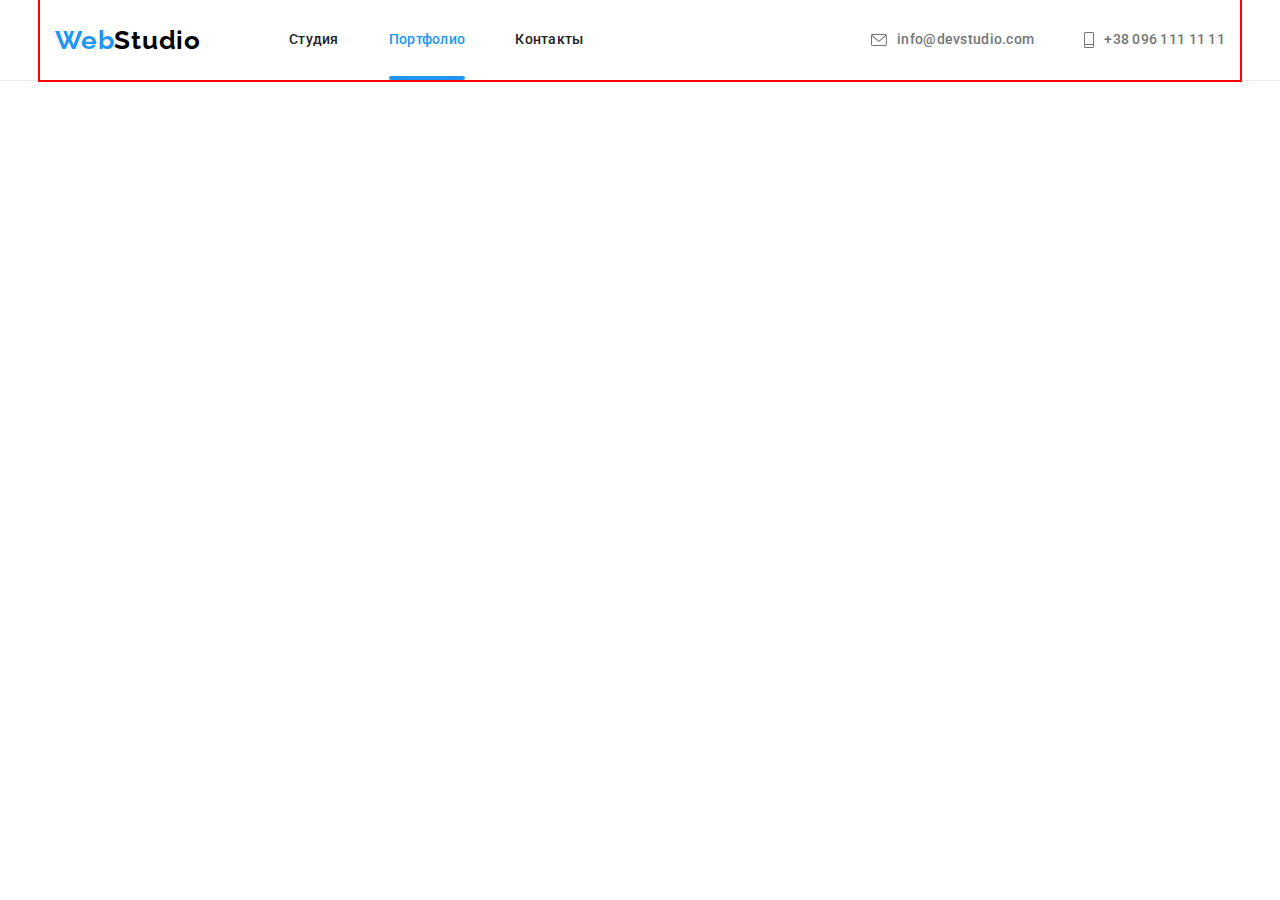
==== commit 3043692f: "header begin" ====
--- a/portfolio.html
+++ b/portfolio.html
@@ -47,7 +47,7 @@
 <!-- ------------------------------------Main---------------------- -->
     <main>
 <!-- ------------------------------------filter---------------------- -->
-        <section class="section filter">
+        <!-- <section class="section filter">
             <div class="container filter">
             <h2 class="filter__heading visually-hidden">filter</h2>
             <ul class="filter__list">
@@ -177,11 +177,11 @@
                 </li>
             </ul>
             </div>
-        </section>
+        </section> -->
 
     </main>
 <!-- --------------------------footer------------------------------ -->
-<footer class="footer-all">
+<!-- <footer class="footer-all">
     <div class="container container__footer">
         <div class="wrap-logo-addres">
             <a class="logo" href="">Web<span class="logo__footer">Studio</span></a>
@@ -196,9 +196,9 @@
                     </li>
                 </ul>
             </address>
-        </div>
+        </div> -->
         <!-- ----------------------join----------------------------- -->
-        <div class="join">
+        <!-- <div class="join">
             <p class="join__title">присоединяйтесь</p>
 
             <ul class="social__list">
@@ -237,10 +237,10 @@
                     </a>
                 </li>
             </ul>
-        </div>
+        </div> -->
         <!-- -------------------------- subscription ------------------------>
 
-        <div class="subscription">
+        <!-- <div class="subscription">
             <p class="subscription__title">Подпишитесь на рассылку</p>
 
             <form action="#" class="subscription__form">
@@ -257,7 +257,7 @@
 
 
     </div>
-</footer>
+</footer> -->
 
 </body>
 </html>--- a/css/main.css
+++ b/css/main.css
@@ -66,8 +66,13 @@
   line-height: 1.19;
   letter-spacing: 0.03em;
   color: var(--main-logo-color);
-  margin-right: 93px;
   display: block;
+}
+
+@media screen and (min-width: 768px) {
+  .logo {
+    margin-right: 88px;
+  }
 }
 
 .logo__header {
@@ -84,7 +89,24 @@
 
 .wrap-header-item {
   display: flex;
-  align-items: center;
+  justify-content: space-between;
+  align-items: center;
+}
+
+@media screen and (min-width: 768px) {
+  .header__button {
+    display: none;
+  }
+}
+
+.header__nav {
+  display: none;
+}
+
+@media screen and (min-width: 768px) {
+  .header__nav {
+    display: block;
+  }
 }
 
 .site-nav__list {
@@ -133,8 +155,20 @@
 }
 
 .header-contact {
-  display: flex;
+  display: none;
   margin-left: auto;
+}
+
+@media screen and (min-width: 768px) {
+  .header-contact {
+    display: block;
+  }
+}
+
+@media screen and (min-width: 1200px) {
+  .header-contact {
+    display: flex;
+  }
 }
 
 .header-mail-icon {
@@ -159,8 +193,6 @@
   color: var(--main-text-color);
   display: flex;
   align-items: center;
-  padding-top: 32px;
-  padding-bottom: 32px;
   transition: color 250ms cubic-bezier(0.4, 0, 0.2, 1);
 }
 
@@ -168,8 +200,17 @@
   color: var(--third-headertext-color);
 }
 
-.header-contact__item:not(:last-child) {
-  margin-right: 50px;
+@media screen and (min-width: 768px) {
+  .header-contact__item:not(:last-child) {
+    margin-bottom: 12px;
+  }
+}
+
+@media screen and (min-width: 1200px) {
+  .header-contact__item:not(:last-child) {
+    margin-right: 50px;
+    margin-bottom: 0px;
+  }
 }
 
 .section-hero {
@@ -741,10 +782,28 @@
 }
 
 .container {
-  width: 1200px;
-  padding-left: 15px;
-  padding-right: 15px;
+  padding: 0px 15px;
   margin: 0 auto;
+  width: 100%;
+  outline: 2px solid red;
+}
+
+@media screen and (min-width: 480px) {
+  .container {
+    width: 480px;
+  }
+}
+
+@media screen and (min-width: 768px) {
+  .container {
+    width: 768px;
+  }
+}
+
+@media screen and (min-width: 1200px) {
+  .container {
+    width: 1200px;
+  }
 }
 
 .filter__list {
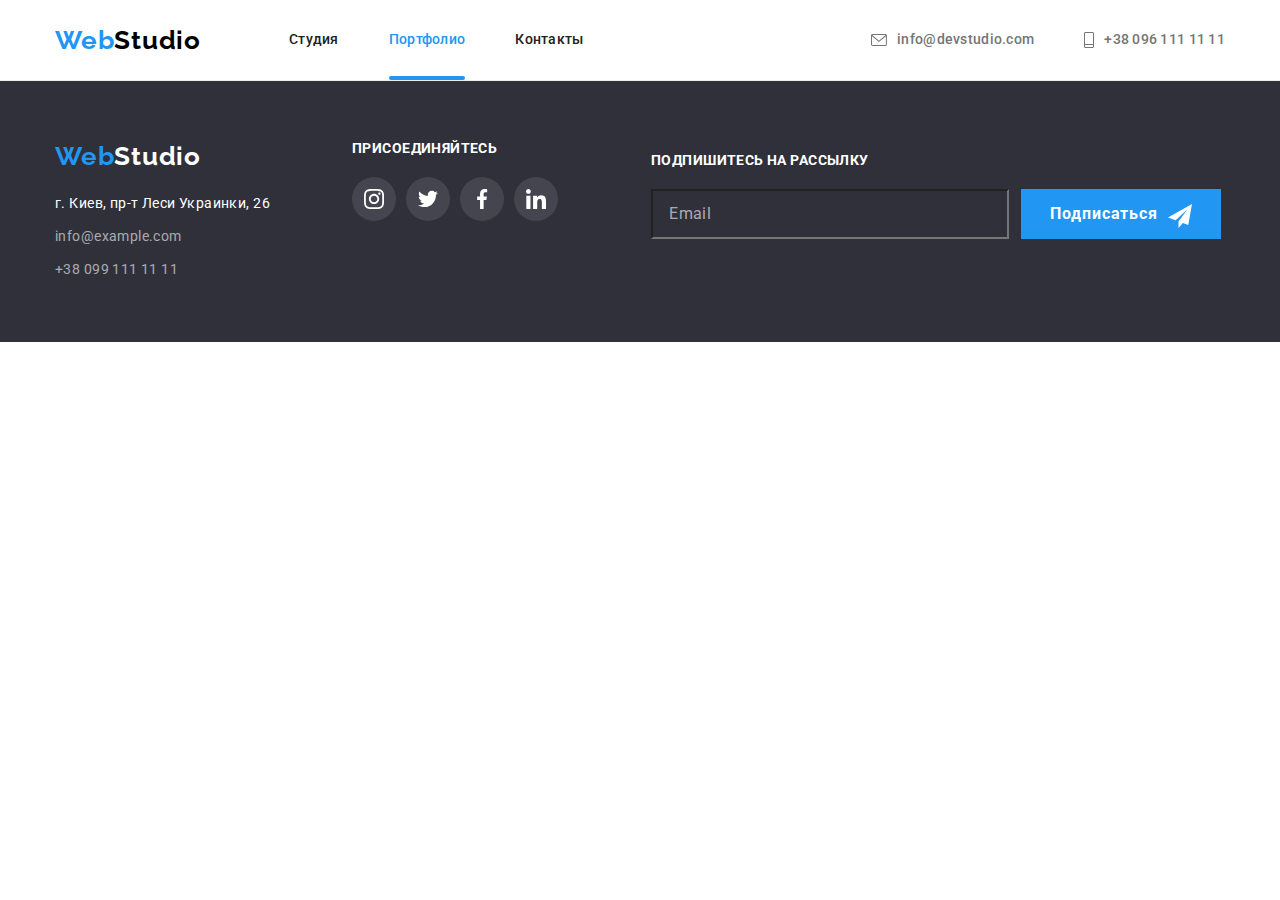
==== commit d21703fb: "приступаю к портфолио" ====
--- a/portfolio.html
+++ b/portfolio.html
@@ -21,6 +21,8 @@
 
         <a class="logo" href="">Web<span class="logo__header">Studio</span></a>
 
+        <button type="button" class="header__button">open</button>
+
         <nav class="header__nav site-nav">
             <ul class="site-nav__list">
                 <li class="site-nav__item "><a class="site-nav__link"
@@ -180,67 +182,69 @@
         </section> -->
 
     </main>
-<!-- --------------------------footer------------------------------ -->
-<!-- <footer class="footer-all">
+<!------------------------ footer ----------------->
+<footer class="footer-all">
     <div class="container container__footer">
-        <div class="wrap-logo-addres">
-            <a class="logo" href="">Web<span class="logo__footer">Studio</span></a>
-            <address class="adress">
-                <p class="adress__text">
-                    г. Киев, пр-т Леси Украинки, 26
-                </p>
-                <ul class="adress__list">
-                    <li class="adress__item"><a class="footer__contact"
-                            href="mailto:info@example.com">info@example.com</a></li>
-                    <li class="adress__item"><a class="footer__contact" href="tel:+380991111111">+38 099 111 11 11</a>
+        <div class="wrap-logo-addres__join">
+            <div class="wrap-logo-addres">
+                <a class="logo" href="">Web<span class="logo__footer">Studio</span></a>
+                <address class="adress">
+                    <p class="adress__text">
+                        г. Киев, пр-т Леси Украинки, 26
+                    </p>
+                    <ul class="adress__list">
+                        <li class="adress__item"><a class="footer__contact"
+                                href="mailto:info@example.com">info@example.com</a></li>
+                        <li class="adress__item"><a class="footer__contact" href="tel:+380991111111">+38 099 111 11
+                                11</a></li>
+                    </ul>
+                </address>
+            </div>
+            <!-- ----------------------join----------------------------- -->
+            <div class="join">
+                <h3 class="join__title">присоединяйтесь</h3>
+
+                <ul class="social__list">
+                    <li class="social__items">
+                        <a class="social__links footer" href="">
+                            <svg class="social__icon footer" width=20 height=20>
+                                <use href="./images/icons.svg#icon-instagram"></use>
+                            </svg>
+                        </a>
+                    </li>
+                    <li class="social__items">
+                        <a class="social__links footer" href="">
+                            <svg class="social__icon footer" width=20 height=20>
+                                <use href="./images/icons.svg#icon-twitter">
+
+                                </use>
+                            </svg>
+                        </a>
+                    </li>
+                    <li class="social__items">
+                        <a class="social__links footer" href="">
+                            <svg class="social__icon footer" width=20 height=20>
+                                <use href="./images/icons.svg#icon-facebook">
+
+                                </use>
+                            </svg>
+                        </a>
+                    </li>
+                    <li class="social__items">
+                        <a class="social__links footer" href="">
+                            <svg class="social__icon footer" width=20 height=20>
+                                <use href="./images/icons.svg#icon-linkedin">
+
+                                </use>
+                            </svg>
+                        </a>
                     </li>
                 </ul>
-            </address>
-        </div> -->
-        <!-- ----------------------join----------------------------- -->
-        <!-- <div class="join">
-            <p class="join__title">присоединяйтесь</p>
-
-            <ul class="social__list">
-                <li class="social__items">
-                    <a class="social__links footer" href="">
-                        <svg class="social__icon footer" width=20 height=20>
-                            <use href="./images/icons.svg#icon-instagram"></use>
-                        </svg>
-                    </a>
-                </li>
-                <li class="social__items">
-                    <a class="social__links footer" href="">
-                        <svg class="social__icon footer" width=20 height=20>
-                            <use href="./images/icons.svg#icon-twitter">
-
-                            </use>
-                        </svg>
-                    </a>
-                </li>
-                <li class="social__items">
-                    <a class="social__links footer" href="">
-                        <svg class="social__icon footer" width=20 height=20>
-                            <use href="./images/icons.svg#icon-facebook">
-
-                            </use>
-                        </svg>
-                    </a>
-                </li>
-                <li class="social__items">
-                    <a class="social__links footer" href="">
-                        <svg class="social__icon footer" width=20 height=20>
-                            <use href="./images/icons.svg#icon-linkedin">
-
-                            </use>
-                        </svg>
-                    </a>
-                </li>
-            </ul>
-        </div> -->
+            </div>
+        </div>
         <!-- -------------------------- subscription ------------------------>
 
-        <!-- <div class="subscription">
+        <div class="subscription">
             <p class="subscription__title">Подпишитесь на рассылку</p>
 
             <form action="#" class="subscription__form">
@@ -257,7 +261,8 @@
 
 
     </div>
-</footer> -->
+</footer>
+
 
 </body>
 </html>--- a/css/main.css
+++ b/css/main.css
@@ -93,6 +93,12 @@
   align-items: center;
 }
 
+@media screen and (max-width: 767px) {
+  .wrap-header-item {
+    height: 60px;
+  }
+}
+
 @media screen and (min-width: 768px) {
   .header__button {
     display: none;
@@ -200,7 +206,14 @@
   color: var(--third-headertext-color);
 }
 
-@media screen and (min-width: 768px) {
+@media screen and (min-width: 1200px) {
+  .header-contact__link {
+    padding-top: 32px;
+    padding-bottom: 32px;
+  }
+}
+
+@media screen and (min-width: 768px) and (max-width: 1199px) {
   .header-contact__item:not(:last-child) {
     margin-bottom: 12px;
   }
@@ -221,25 +234,74 @@
   height: 600px;
   margin-left: auto;
   margin-right: auto;
-  background-image: linear-gradient(to right, rgba(47, 48, 58, 0.4), rgba(47, 48, 58, 0.4)), url(../images/ImgBG.jpg);
+  background-image: linear-gradient(to right, rgba(47, 48, 58, 0.4), rgba(47, 48, 58, 0.4)), url(/images/hero.jpg);
   background-repeat: no-repeat;
   background-size: cover;
   background-position: center;
 }
 
-.hero__text {
-  font-style: normal;
-  font-weight: 900;
-  font-size: 44px;
-  line-height: 1.36;
-  text-align: center;
-  letter-spacing: 0.06em;
-  text-transform: uppercase;
-  color: #ffffff;
-  width: 696px;
-  margin-bottom: 30px;
-  margin-left: auto;
-  margin-right: auto;
+@media (min-device-pixel-ratio: 2), (min-resolution: 192dpi), (min-resolution: 2dppx) {
+  .section-hero {
+    background-image: linear-gradient(to right, rgba(47, 48, 58, 0.4), rgba(47, 48, 58, 0.4)), url(/images/hero2x.jpg);
+  }
+}
+
+@media screen and (min-width: 768px) {
+  .section-hero {
+    background-image: linear-gradient(to right, rgba(47, 48, 58, 0.4), rgba(47, 48, 58, 0.4)), url(/images/hero-tablet.jpg);
+  }
+}
+
+@media screen and (min-width: 768px) and (min-device-pixel-ratio: 2), screen and (min-width: 768px) and (min-resolution: 192dpi), screen and (min-width: 768px) and (min-resolution: 2dppx) {
+  .section-hero {
+    background-image: linear-gradient(to right, rgba(47, 48, 58, 0.4), rgba(47, 48, 58, 0.4)), url(/images/hero-tablet2x.jpg);
+  }
+}
+
+@media screen and (min-width: 1200px) {
+  .section-hero {
+    background-image: linear-gradient(to right, rgba(47, 48, 58, 0.4), rgba(47, 48, 58, 0.4)), url(/images/hero-desktop.jpg);
+  }
+}
+
+@media screen and (min-width: 1200px) and (min-device-pixel-ratio: 2), screen and (min-width: 1200px) and (min-resolution: 192dpi), screen and (min-width: 1200px) and (min-resolution: 2dppx) {
+  .section-hero {
+    background-image: linear-gradient(to right, rgba(47, 48, 58, 0.4), rgba(47, 48, 58, 0.4)), url(/images/hero-desktop2x.jpg);
+  }
+}
+
+@media screen and (max-width: 768px) {
+  .hero__text {
+    font-style: normal;
+    font-weight: 900;
+    font-size: 26px;
+    line-height: 1.38;
+    text-align: center;
+    letter-spacing: 0.06em;
+    text-transform: uppercase;
+    color: #ffffff;
+    width: 360px;
+    margin-bottom: 30px;
+    margin-left: auto;
+    margin-right: auto;
+  }
+}
+
+@media screen and (min-width: 769px) and (max-width: 2200px) {
+  .hero__text {
+    font-style: normal;
+    font-weight: 900;
+    font-size: 44px;
+    line-height: 1.36;
+    text-align: center;
+    letter-spacing: 0.06em;
+    text-transform: uppercase;
+    color: #ffffff;
+    width: 696px;
+    margin-bottom: 30px;
+    margin-left: auto;
+    margin-right: auto;
+  }
 }
 
 .hero__button {
@@ -265,13 +327,25 @@
 
 .advantages__list {
   display: flex;
+  margin: -15px;
+}
+
+@media screen and (max-width: 1200px) {
+  .advantages__list {
+    flex-wrap: wrap;
+    justify-content: center;
+  }
+}
+
+.advantages__item {
+  margin: 15px;
 }
 
 .advantages__iconbox {
   display: flex;
   align-items: center;
   justify-content: center;
-  width: 270px;
+  width: 100%;
   height: 120px;
   margin-bottom: 30px;
   background-color: #f5f4fa;
@@ -280,10 +354,6 @@
 .advantages__icon {
   width: 70px;
   height: 70px;
-}
-
-.advantages__item:not(:last-child) {
-  margin-right: 30px;
 }
 
 .advantages__title {
@@ -295,7 +365,25 @@
   color: var(--second-title-color);
   display: block;
   margin-bottom: 10px;
-  width: 270px;
+  width: 450px;
+}
+
+@media screen and (max-width: 767px) {
+  .advantages__title {
+    text-align: center;
+  }
+}
+
+@media screen and (min-width: 768px) and (max-width: 1199px) {
+  .advantages__title {
+    width: 354px;
+  }
+}
+
+@media screen and (min-width: 1200px) {
+  .advantages__title {
+    width: 270px;
+  }
 }
 
 .advantages__text {
@@ -303,11 +391,30 @@
   line-height: 1.71;
   letter-spacing: 0.03em;
   display: block;
-  width: 270px;
+  width: 450px;
+}
+
+@media screen and (min-width: 768px) and (max-width: 1199px) {
+  .advantages__text {
+    width: 354px;
+  }
+}
+
+@media screen and (min-width: 1200px) {
+  .advantages__text {
+    width: 270px;
+  }
 }
 
 .section.we-do {
+  display: none;
   padding-top: 0px;
+}
+
+@media screen and (min-width: 1200px) {
+  .section.we-do {
+    display: block;
+  }
 }
 
 .we-do__title {
@@ -368,15 +475,45 @@
   margin-bottom: 50px;
 }
 
-.our-team__list {
-  display: flex;
-  justify-content: space-between;
+@media screen and (max-width: 1199px) {
+  .our-team__list {
+    margin: -15px;
+  }
+}
+
+@media screen and (min-width: 768px) and (max-width: 1199px) {
+  .our-team__list {
+    display: flex;
+    flex-wrap: wrap;
+  }
+}
+
+@media screen and (min-width: 1200px) {
+  .our-team__list {
+    display: flex;
+    justify-content: space-between;
+  }
 }
 
 .our-team__item {
   background: #ffffff;
   box-shadow: 0px 1px 3px rgba(0, 0, 0, 0.12), 0px 1px 1px rgba(0, 0, 0, 0.14), 0px 2px 1px rgba(0, 0, 0, 0.2);
   border-radius: 0px 0px 4px 4px;
+  margin: 15px;
+  text-align: center;
+}
+
+@media screen and (max-width: 767px) {
+  .our-team__item {
+    margin-bottom: 30px;
+  }
+}
+
+@media screen and (min-width: 768px) and (max-width: 1199px) {
+  .our-team__item {
+    flex-basis: calc(100% / 2 - 30px);
+    text-align: center;
+  }
 }
 
 .our-team__comand-description {
@@ -402,6 +539,10 @@
   margin-bottom: 16px;
 }
 
+.our-team__foto {
+  object-fit: contain;
+}
+
 .clients__title {
   font-weight: 700;
   font-size: 36px;
@@ -414,16 +555,31 @@
 
 .client__list {
   display: flex;
+  flex-wrap: wrap;
+  margin: -15px;
   justify-content: space-between;
 }
 
 .client__item {
   border-radius: 4px;
-  width: 170px;
   height: 92px;
   display: flex;
   align-items: center;
   justify-content: center;
+  flex-basis: calc(100% / 2 - 30px);
+  margin: 15px;
+}
+
+@media screen and (min-width: 768px) {
+  .client__item {
+    flex-basis: calc(100% / 3 - 30px);
+  }
+}
+
+@media screen and (min-width: 1200px) {
+  .client__item {
+    flex-basis: calc(100% / 6 - 30px);
+  }
 }
 
 .client__link {
@@ -455,13 +611,35 @@
   margin-right: auto;
 }
 
-.container__footer {
-  display: flex;
-  align-items: baseline;
-}
-
-.wrap-logo-addres {
-  margin-right: 63px;
+@media screen and (max-width: 767px) {
+  .footer-all {
+    text-align: center;
+  }
+}
+
+@media screen and (min-width: 1200px) {
+  .footer-all {
+    display: flex;
+  }
+}
+
+@media screen and (min-width: 1200px) {
+  .container__footer {
+    display: flex;
+    align-items: baseline;
+  }
+}
+
+@media screen and (min-width: 1200px) {
+  .wrap-logo-addres {
+    margin-right: 63px;
+  }
+}
+
+@media screen and (min-width: 768px) and (max-width: 1199px) {
+  .wrap-logo-addres {
+    margin-left: 61px;
+  }
 }
 
 .adress__text {
@@ -491,8 +669,33 @@
   margin-bottom: 9px;
 }
 
+@media screen and (max-width: 767px) {
+  .adress__list {
+    margin-bottom: 60px;
+  }
+}
+
+@media screen and (min-width: 768px) {
+  .wrap-logo-addres__join {
+    display: flex;
+  }
+}
+
 .join {
   margin-right: 93px;
+}
+
+@media screen and (max-width: 767px) {
+  .join {
+    text-align: center;
+    margin-right: 0px;
+  }
+}
+
+@media screen and (min-width: 768px) and (max-width: 1199px) {
+  .join {
+    margin-left: 165px;
+  }
 }
 
 .join__title {
@@ -504,7 +707,6 @@
   letter-spacing: 0.03em;
   text-transform: uppercase;
   margin-bottom: 20px;
-  width: 145px;
   height: 16px;
   color: #ffffff;
 }
@@ -534,8 +736,10 @@
   color: #ffffff;
 }
 
-.subscription__form {
-  display: flex;
+@media screen and (min-width: 1200px) {
+  .subscription__form {
+    display: flex;
+  }
 }
 
 .subscription__input {
@@ -566,6 +770,8 @@
 .subscription__button {
   width: 200px;
   height: 50px;
+  margin-left: auto;
+  margin-right: auto;
   font-family: Roboto;
   font-style: normal;
   font-weight: bold;
@@ -578,6 +784,19 @@
   justify-content: center;
   color: #ffffff;
   background-color: var(--main-logo-color);
+}
+
+@media screen and (max-width: 1199px) {
+  .subscription__button {
+    margin-top: 20px;
+  }
+}
+
+@media screen and (max-width: 1199px) {
+  .subscription {
+    margin-top: 60px;
+    text-align: center;
+  }
 }
 
 .backdrop {
@@ -785,7 +1004,6 @@
   padding: 0px 15px;
   margin: 0 auto;
   width: 100%;
-  outline: 2px solid red;
 }
 
 @media screen and (min-width: 480px) {
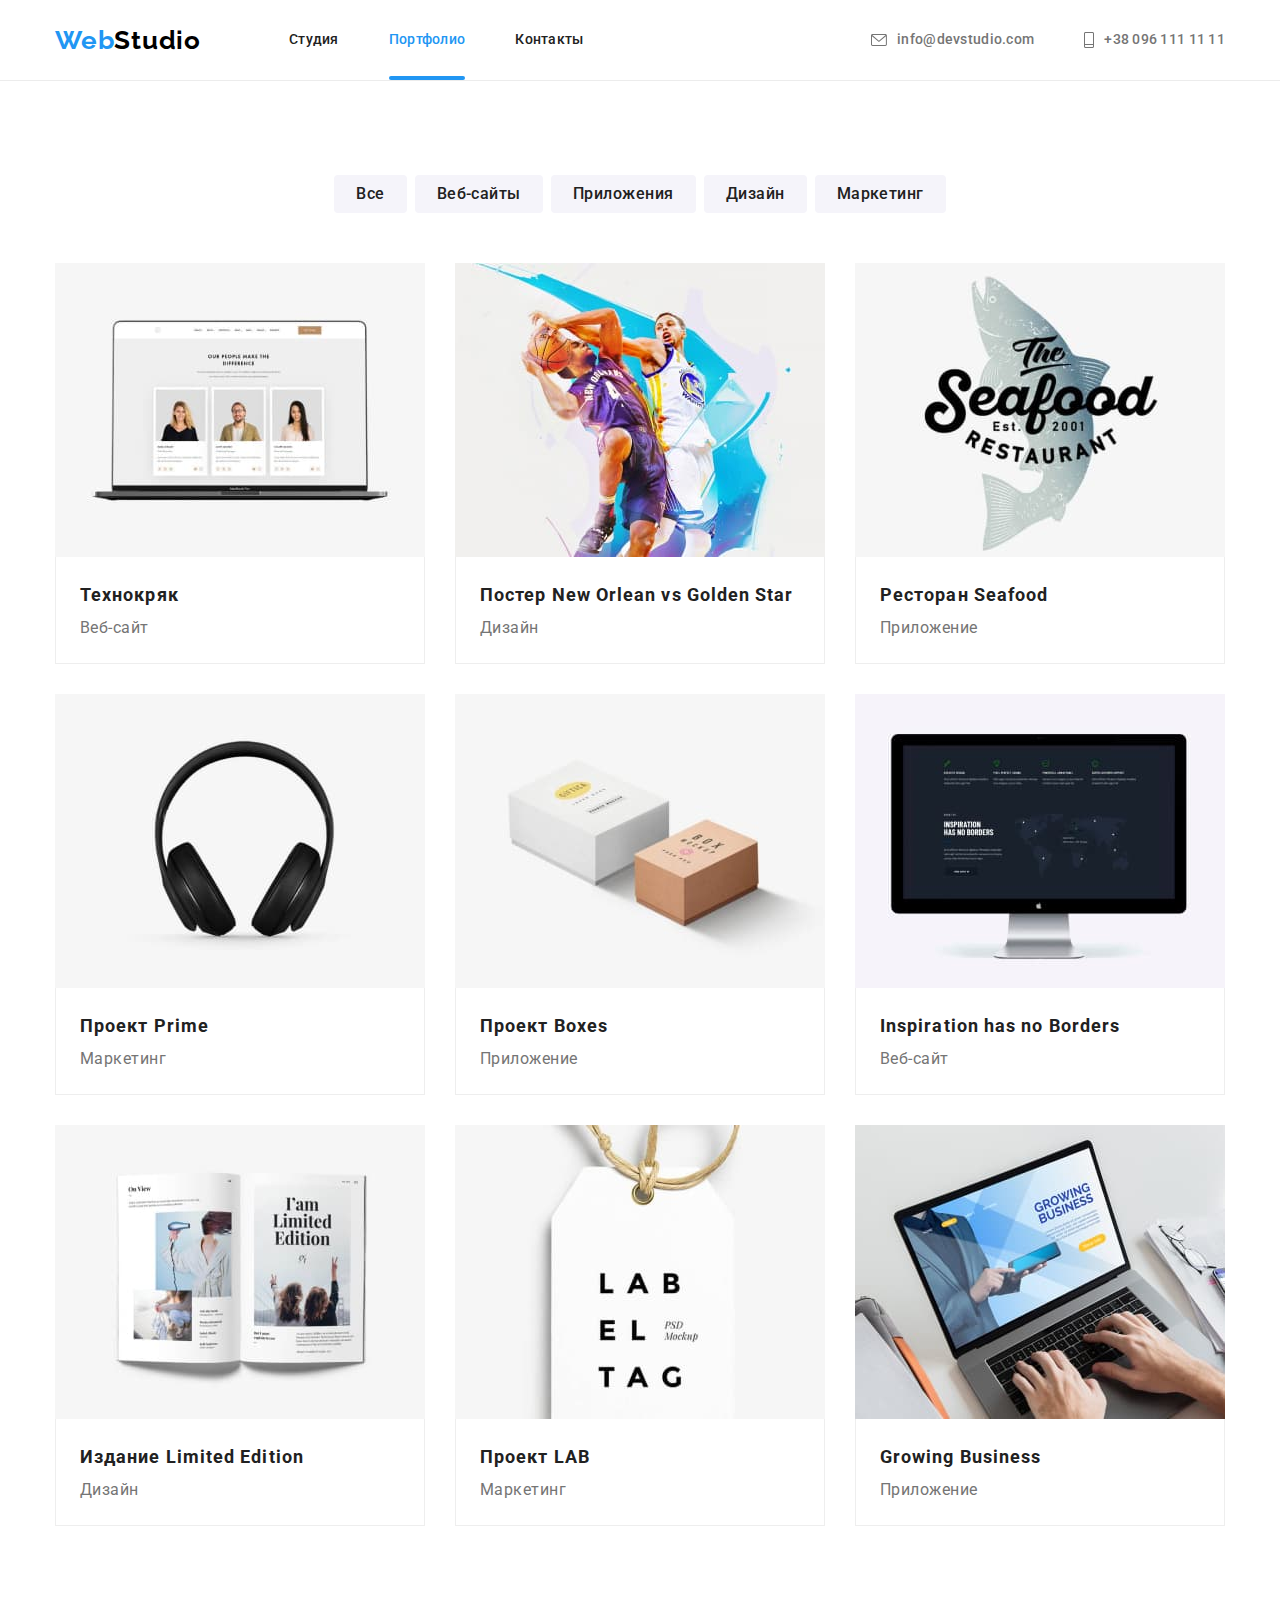
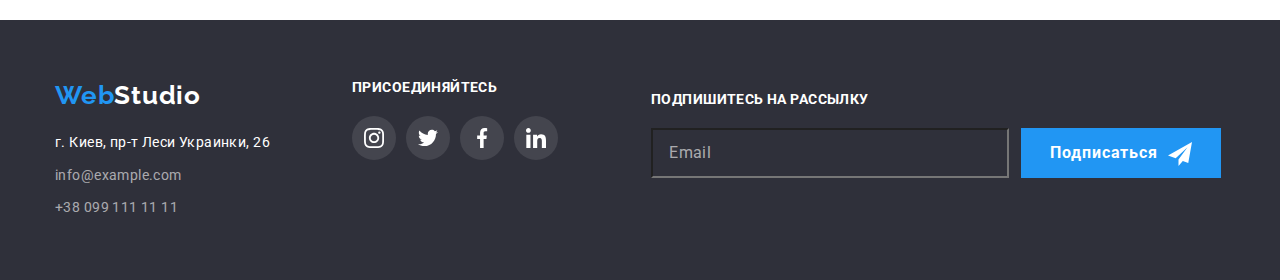
==== commit 8d238c4c: "filter portfolio complete" ====
--- a/portfolio.html
+++ b/portfolio.html
@@ -49,7 +49,7 @@
 <!-- ------------------------------------Main---------------------- -->
     <main>
 <!-- ------------------------------------filter---------------------- -->
-        <!-- <section class="section filter">
+        <section class="section filter">
             <div class="container filter">
             <h2 class="filter__heading visually-hidden">filter</h2>
             <ul class="filter__list">
@@ -179,7 +179,7 @@
                 </li>
             </ul>
             </div>
-        </section> -->
+        </section>
 
     </main>
 <!------------------------ footer ----------------->
--- a/css/main.css
+++ b/css/main.css
@@ -1027,8 +1027,19 @@
 .filter__list {
   display: flex;
   background: #ffffff;
-  justify-content: center;
   margin-bottom: 50px;
+}
+
+@media screen and (max-width: 767px) {
+  .filter__list {
+    flex-wrap: wrap;
+  }
+}
+
+@media screen and (min-width: 768px) {
+  .filter__list {
+    justify-content: center;
+  }
 }
 
 .filter__item {
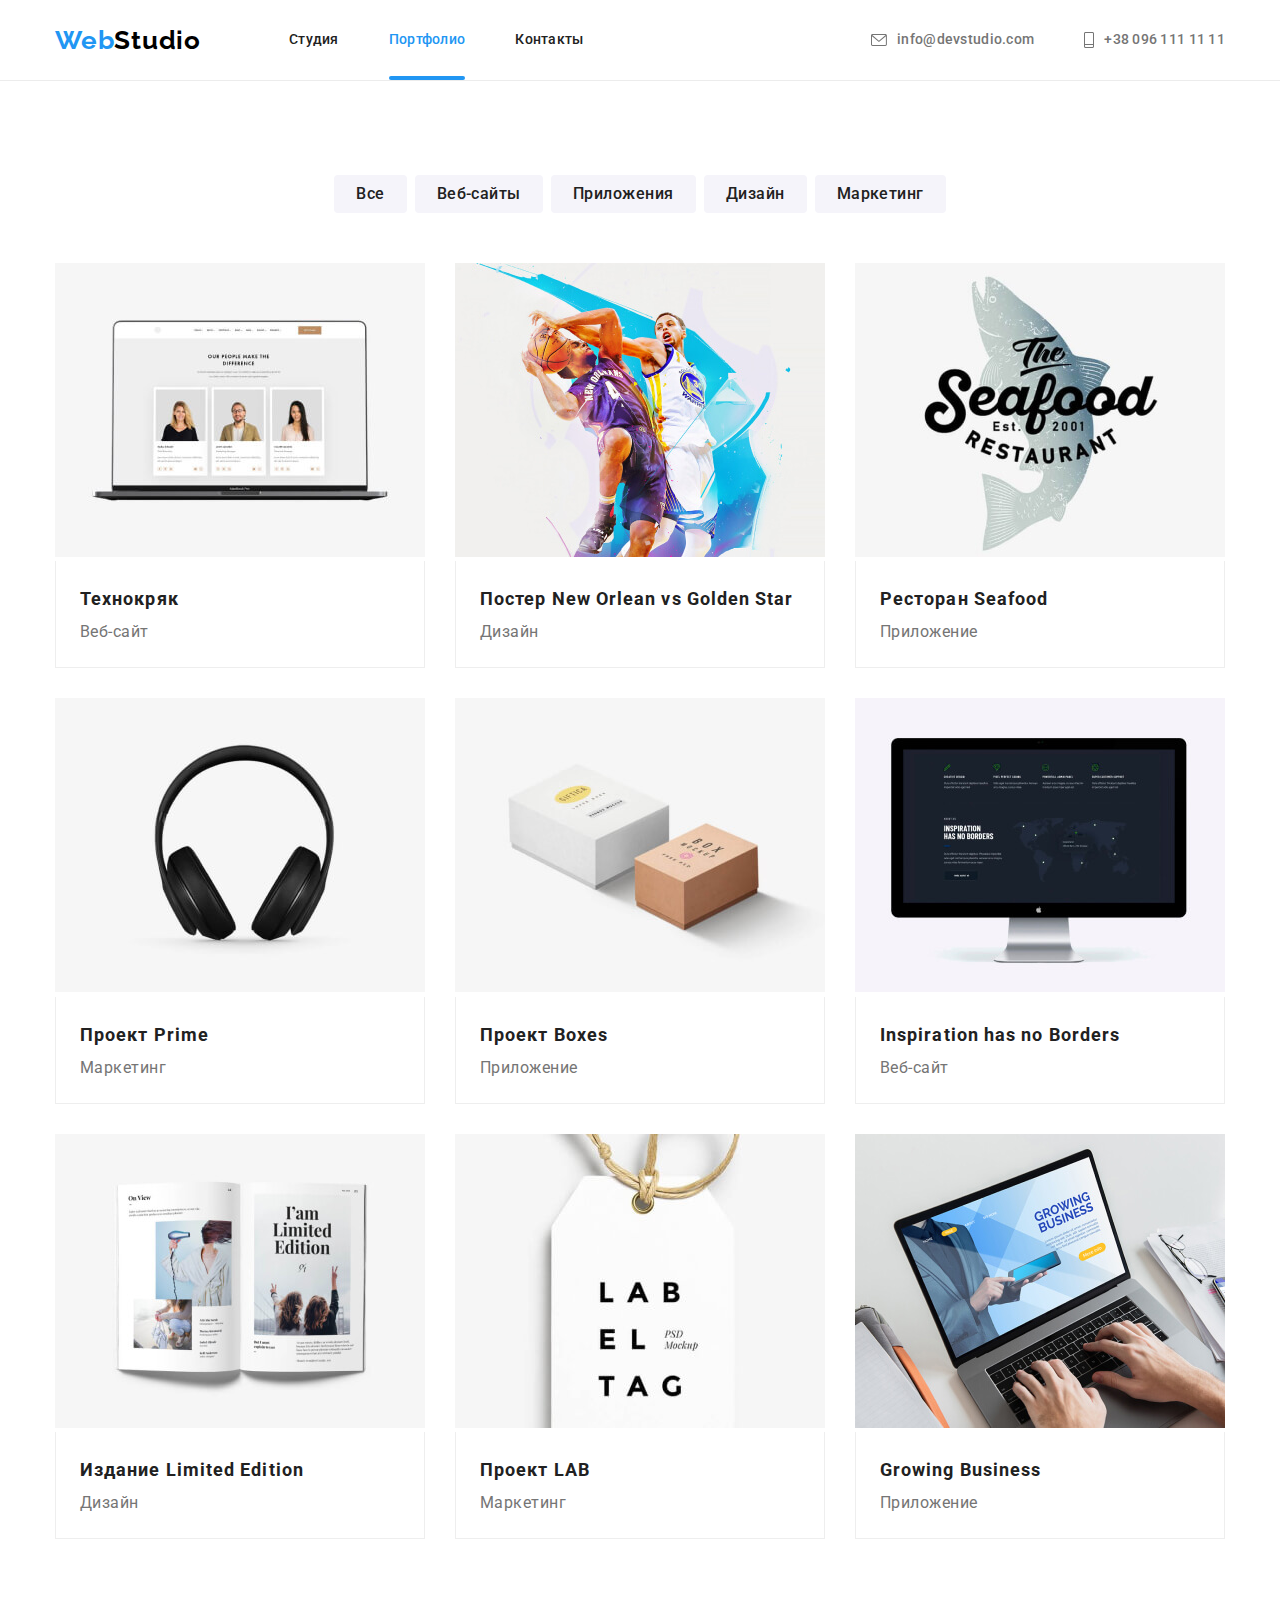
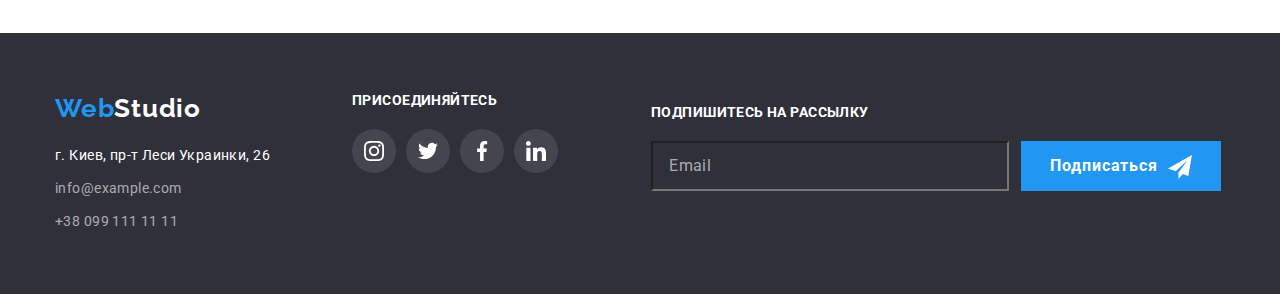
==== commit a3750306: "осталось кнопку хедера на мобильной версии" ====
--- a/portfolio.html
+++ b/portfolio.html
@@ -62,7 +62,19 @@
                 <ul class="example">
                 <li class="example__item">
                     <a class="example__link" href="">
-                    <div class="example__img"> <img src="./images/port1m.jpg" alt="сайт технокряк" width="370" height="294"> 
+                    <div class="example__img"> 
+                        
+                        <picture>
+                            <source srcset="./images/works-1-desktop.jpg 1x, ./images/works-1-desktop@2x.jpg 2x" media="(min-width: 1200px)"
+                                type="image/jpg" />
+                            
+                            <source srcset="./images/works-1-tablet.jpg 1x, ./images/works-1-tablet@2x.jpg 2x" media="(min-width: 768px)"
+                                type="image/jpg" />
+                            
+                            <source srcset="./images/works-1.jpg 1x, ./images/works-1@2x.jpg 2x" media="(min-width: 320px)" type="image/jpg" />
+                        <img src="./images/works-1-desktop@2x.jpg" alt="сайт технокряк">
+                        </picture>
+                        
                     <div class="example__overlay">
                         <div class="example__overlay--text">Технокряк это современная площадка распространения коронавируса. Компании используют эту платформу для цифрового
                         шпионажа и атак на защищённые сервера конкурентов.</div>
@@ -75,7 +87,20 @@
                 </li>
                 <li class="example__item">
                     <a class="example__link" href="">
-                    <div class="example__img"> <img src="./images/port2m.jpg" alt="дизайн постера New Orlean vs Golden Star" width="370" height="294">
+                    <div class="example__img"> 
+                        
+                        <picture>
+                        <source srcset="./images/works-2-desktop.jpg 1x, ./images/works-2-desktop@2x.jpg 2x" media="(min-width: 1200px)"
+                            type="image/jpg" />
+                    
+                        <source srcset="./images/works-2-tablet.jpg 1x, ./images/works-2-tablet@2x.jpg 2x" media="(min-width: 768px)"
+                            type="image/jpg" />
+                    
+                        <source srcset="./images/works-2.jpg 1x, ./images/works-2@2x.jpg 2x" media="(min-width: 320px)" type="image/jpg" />
+                        <img src="./images/works-2-desktop@2x.jpg" alt="Дизайн Постер New Orlean vs Golden Star">
+                    </picture>
+
+
                     <div class="example__overlay">
                         <div class="example__overlay--text">Технокряк это современная площадка распространения коронавируса. Компании используют эту платформу для цифрового шпионажа и атак на защищённые сервера конкурентов.</div>
                     </div>
@@ -88,7 +113,20 @@
                 </li>
                 <li class="example__item">
                     <a class="example__link" href="">
-                    <div class="example__img"><img src="./images/port3m.jpg" alt="приложение ресторана Seafood" width="370" height="294">
+                    <div class="example__img">
+                        
+                        <picture>
+                        <source srcset="./images/works-3-desktop.jpg 1x, ./images/works-3-desktop@2x.jpg 2x" media="(min-width: 1200px)"
+                            type="image/jpg" />
+                    
+                        <source srcset="./images/works-3-tablet.jpg 1x, ./images/works-3-tablet@2x.jpg 2x" media="(min-width: 768px)"
+                            type="image/jpg" />
+                    
+                        <source srcset="./images/works-3.jpg 1x, ./images/works-3@2x.jpg 2x" media="(min-width: 320px)" type="image/jpg" />
+                        <img src="./images/works-3-desktop@2x.jpg" alt="Приложение Ресторан Seafood" >
+                    </picture>
+
+
                     <div class="example__overlay">
                         <div class="example__overlay--text">Технокряк это современная площадка распространения коронавируса. Компании используют эту платформу для цифрового шпионажа и атак на защищённые сервера конкурентов.</div>
                     </div>
@@ -101,7 +139,20 @@
                 </li>
                 <li class="example__item">
                     <a class="example__link" href="">
-                    <div class="example__img"><img src="./images/port4m.jpg" alt="Маркетинг проекта Prime" width="370" height="294">
+                    <div class="example__img">
+                        
+                        <picture>
+                        <source srcset="./images/works-4-desktop.jpg 1x, ./images/works-4-desktop@2x.jpg 2x" media="(min-width: 1200px)"
+                            type="image/jpg" />
+                    
+                        <source srcset="./images/works-4-tablet.jpg 1x, ./images/works-4-tablet@2x.jpg 2x" media="(min-width: 768px)"
+                            type="image/jpg" />
+                    
+                        <source srcset="./images/works-4.jpg 1x, ./images/works-4@2x.jpg 2x" media="(min-width: 320px)" type="image/jpg" />
+                        <img src="./images/works-4-desktop@2x.jpg" alt="Маркетинг Проект Prime">
+                    </picture>
+
+
                     <div class="example__overlay">
                         <div class="example__overlay--text">Технокряк это современная площадка распространения коронавируса. Компании используют эту платформу для цифрового шпионажа и атак на защищённые сервера конкурентов.</div>
                     </div>
@@ -114,7 +165,20 @@
                 </li>
                 <li class="example__item">
                     <a class="example__link" href="">
-                    <div class="example__img"><img src="./images/port5m.jpg" alt="Приложение проект Boxes" width="370" height="294">
+                    <div class="example__img">
+                        
+                        <picture>
+                        <source srcset="./images/works-5-desktop.jpg 1x, ./images/works-5-desktop@2x.jpg 2x" media="(min-width: 1200px)"
+                            type="image/jpg" />
+                    
+                        <source srcset="./images/works-5-tablet.jpg 1x, ./images/works-5-tablet@2x.jpg 2x" media="(min-width: 768px)"
+                            type="image/jpg" />
+                    
+                        <source srcset="./images/works-5.jpg 1x, ./images/works-5@2x.jpg 2x" media="(min-width: 320px)" type="image/jpg" />
+                        <img src="./images/works-5-desktop@2x.jpg" alt="Приложение Проект Boxes">
+                    </picture>
+
+
                     <div class="example__overlay">
                         <div class="example__overlay--text">Технокряк это современная площадка распространения коронавируса. Компании используют эту платформу для цифрового шпионажа и атак на защищённые сервера конкурентов.</div>
                     </div>
@@ -127,7 +191,20 @@
                 </li>
                 <li class="example__item">
                     <a class="example__link" href="">
-                    <div class="example__img"><img src="./images/port6m.jpg" alt="Веб-сайт Inspiration has no Borders" width="370" height="294">
+                    <div class="example__img">
+                        
+                        <picture>
+                            <source srcset="./images/works-6-desktop.jpg 1x, ./images/works-6-desktop@2x.jpg 2x" media="(min-width: 1200px)"
+                                type="image/jpg" />
+                        
+                            <source srcset="./images/works-6-tablet.jpg 1x, ./images/works-6-tablet@2x.jpg 2x" media="(min-width: 768px)"
+                                type="image/jpg" />
+                        
+                            <source srcset="./images/works-6.jpg 1x, ./images/works-6@2x.jpg 2x" media="(min-width: 320px)" type="image/jpg" />
+                            <img src="./images/works-6-desktop@2x.jpg" alt="сайт Inspiration has no Borders">
+                        </picture>
+
+
                     <div class="example__overlay">
                         <div class="example__overlay--text">Технокряк это современная площадка распространения коронавируса. Компании используют эту платформу для цифрового шпионажа и атак на защищённые сервера конкурентов.</div>
                     </div>
@@ -140,7 +217,20 @@
                 </li>
                 <li class="example__item">
                     <a class="example__link" href="">
-                    <div class="example__img"><img src="./images/port7m.jpg" alt="Дизайн издания Limited Edition" width="370" height="294">
+                    <div class="example__img">
+<picture>
+    <source srcset="./images/works-7-desktop.jpg 1x, ./images/works-7-desktop@2x.jpg 2x" media="(min-width: 1200px)"
+        type="image/jpg" />
+
+    <source srcset="./images/works-7-tablet.jpg 1x, ./images/works-7-tablet@2x.jpg 2x" media="(min-width: 768px)"
+        type="image/jpg" />
+
+    <source srcset="./images/works-7.jpg 1x, ./images/works-7@2x.jpg 2x" media="(min-width: 320px)" type="image/jpg" />
+    <img src="./images/works-7-desktop@2x.jpg" alt="Дизайн Издание Limited Edition">
+</picture>
+
+
+
                     <div class="example__overlay">
                         <div class="example__overlay--text">Технокряк это современная площадка распространения коронавируса. Компании используют эту платформу для цифрового шпионажа и атак на защищённые сервера конкурентов.</div>
                     </div>
@@ -153,7 +243,20 @@
                 </li>
                 <li class="example__item">
                     <a class="example__link" href="">
-                    <div class="example__img"><img src="./images/port8m.jpg" alt="Маркетинг проекта LAB" width="370" height="294">
+                    <div class="example__img">
+                        
+                        <picture>
+                        <source srcset="./images/works-8-desktop.jpg 1x, ./images/works-8-desktop@2x.jpg 2x" media="(min-width: 1200px)"
+                            type="image/jpg" />
+                    
+                        <source srcset="./images/works-8-tablet.jpg 1x, ./images/works-8-tablet@2x.jpg 2x" media="(min-width: 768px)"
+                            type="image/jpg" />
+                    
+                        <source srcset="./images/works-8.jpg 1x, ./images/works-8@2x.jpg 2x" media="(min-width: 320px)" type="image/jpg" />
+                        <img src="./images/works-8-desktop@2x.jpg" alt="Маркетинг Проект LAB">
+                    </picture>
+
+
                     <div class="example__overlay">
                         <div class="example__overlay--text">Технокряк это современная площадка распространения коронавируса. Компании используют эту платформу для цифрового шпионажа и атак на защищённые сервера конкурентов.</div>
                     </div>
@@ -166,7 +269,20 @@
                 </li>
                 <li class="example__item">
                     <a class="example__link" href="">
-                    <div class="example__img"><img src="./images/port9m.jpg" alt="Приложение Growing Business" width="370" height="294">
+                    <div class="example__img">
+                        
+                        <picture>
+                        <source srcset="./images/works-9-desktop.jpg 1x, ./images/works-9-desktop@2x.jpg 2x" media="(min-width: 1200px)"
+                            type="image/jpg" />
+                    
+                        <source srcset="./images/works-9-tablet.jpg 1x, ./images/works-9-tablet@2x.jpg 2x" media="(min-width: 768px)"
+                            type="image/jpg" />
+                    
+                        <source srcset="./images/works-9.jpg 1x, ./images/works-9@2x.jpg 2x" media="(min-width: 320px)" type="image/jpg" />
+                        <img src="./images/works-9-desktop@2x.jpg" alt="Приложение Growing Business">
+                    </picture>
+
+
                     <div class="example__overlay">
                         <div class="example__overlay--text">Технокряк это современная площадка распространения коронавируса. Компании используют эту платформу для цифрового шпионажа и атак на защищённые сервера конкурентов.</div>
                     </div>
--- a/css/main.css
+++ b/css/main.css
@@ -1071,26 +1071,33 @@
 }
 
 .example {
-  display: flex;
-  flex-wrap: wrap;
-}
-
-.example__item {
-  margin-right: 30px;
-  margin-bottom: 30px;
-  transition: box-shadow 250ms cubic-bezier(0.4, 0, 0.2, 1);
-}
-
-.example__item:nth-child(3n) {
-  margin-right: 0px;
-}
-
-.example__item:nth-last-child(-n + 3) {
-  margin-bottom: 0px;
+  margin-bottom: -30px;
+}
+
+@media screen and (min-width: 768px) {
+  .example {
+    display: flex;
+    flex-wrap: wrap;
+    margin: -15px;
+  }
 }
 
 .example__item:hover, .example__item:focus {
   box-shadow: 0px 1px 1px rgba(0, 0, 0, 0.12), 0px 4px 4px rgba(0, 0, 0, 0.06), 1px 4px 6px rgba(0, 0, 0, 0.16);
+}
+
+@media screen and (min-width: 768px) and (max-width: 1199px) {
+  .example__item {
+    flex-basis: calc(100% / 2 - 30px);
+    margin: 15px;
+  }
+}
+
+@media screen and (min-width: 1200px) {
+  .example__item {
+    flex-basis: calc(100% / 3 - 30px);
+    margin: 15px;
+  }
 }
 
 .example__img {
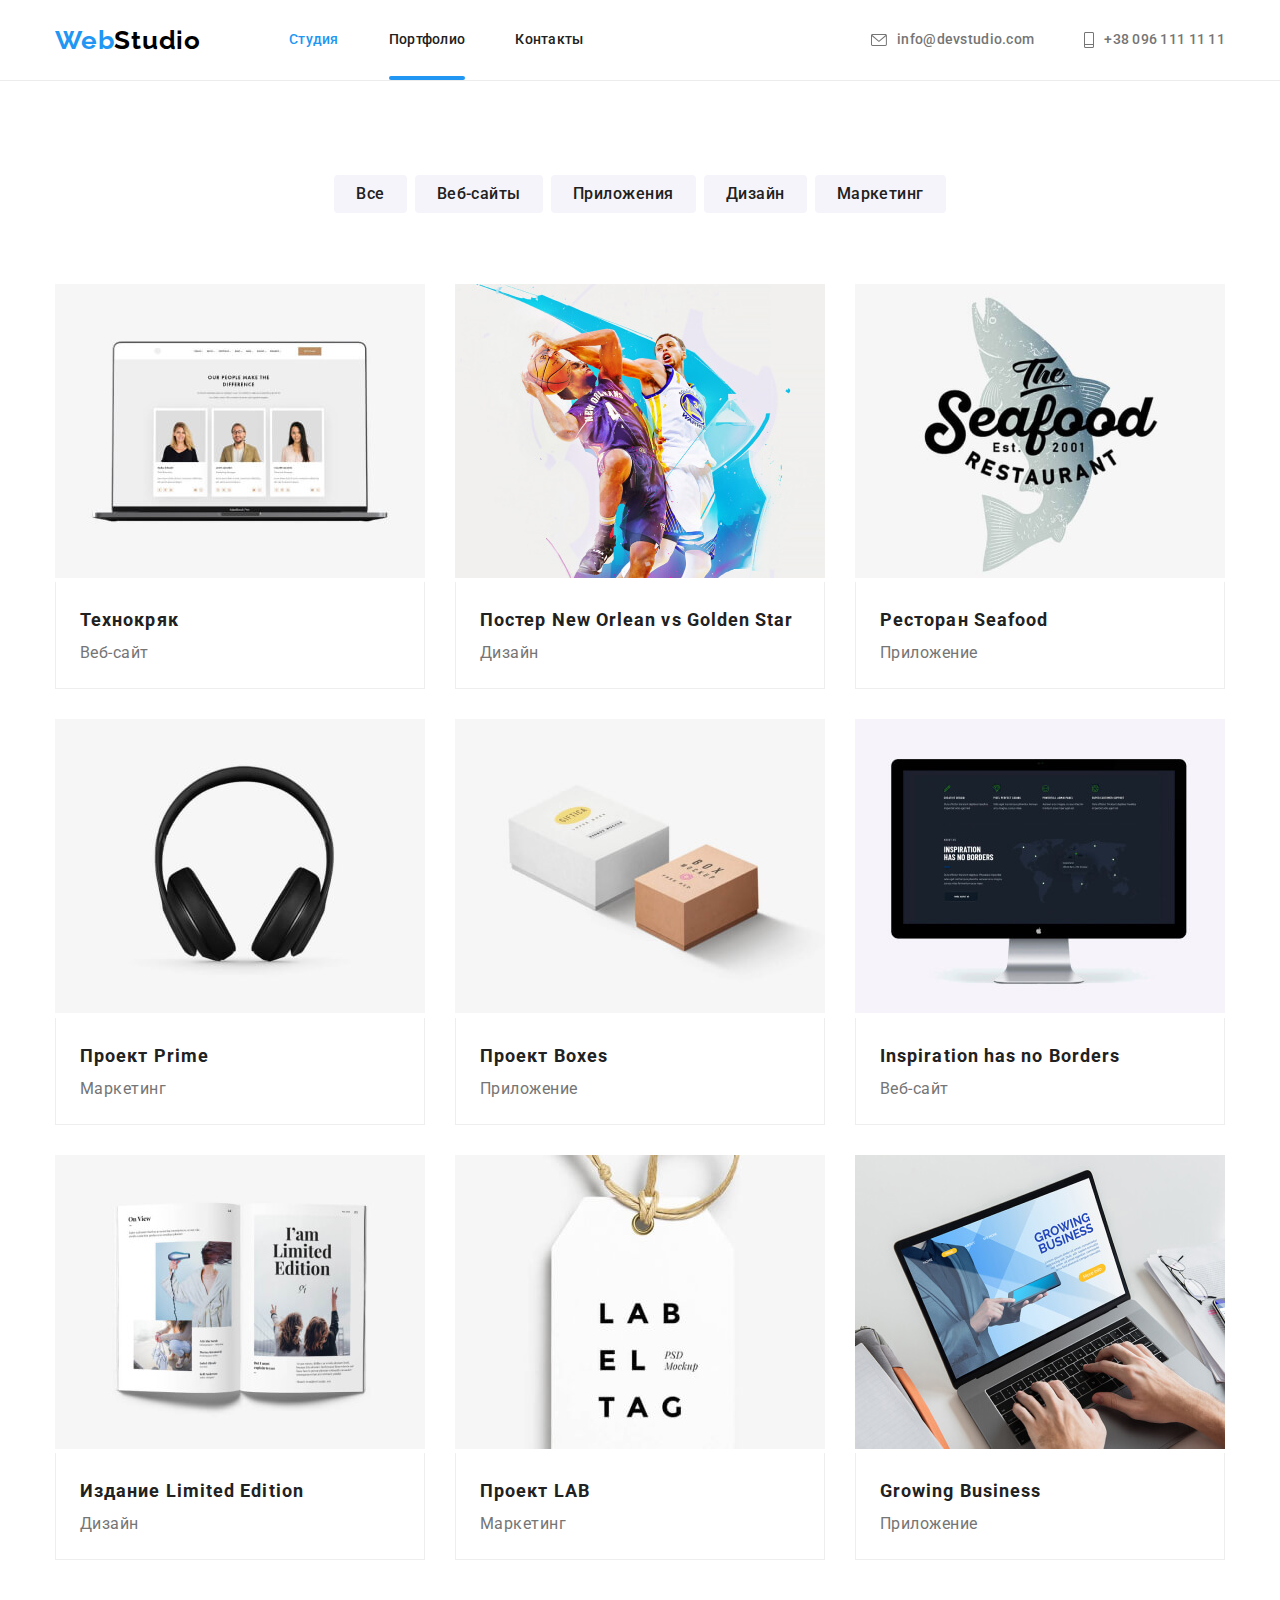
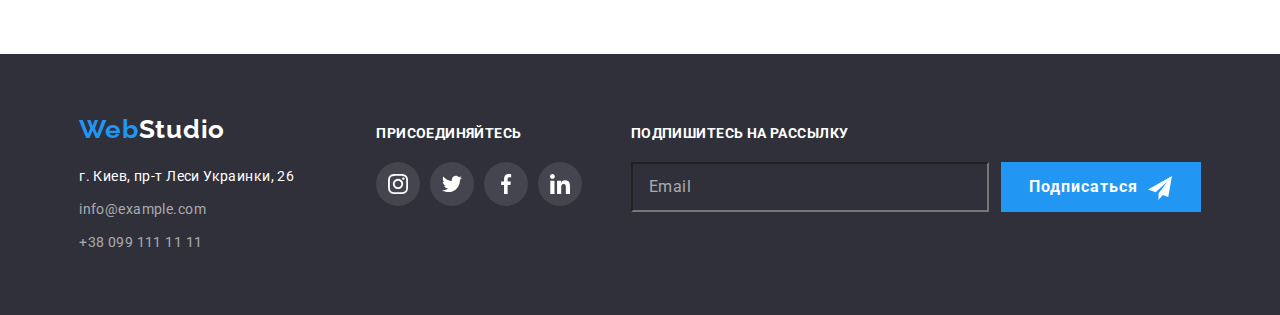
==== commit 395df810: "исправил портфолио" ====
--- a/portfolio.html
+++ b/portfolio.html
@@ -21,13 +21,19 @@
 
         <a class="logo" href="">Web<span class="logo__header">Studio</span></a>
 
-        <button type="button" class="header__button">open</button>
+
+
+        <button type="button" class="menu-toggle js-open-menu">
+            <svg class="menu-toggle__icon" width="24" height="16">
+                <use href="./images/icons.svg#icon-menu_black"></use>
+            </svg>
+        </button>
 
         <nav class="header__nav site-nav">
             <ul class="site-nav__list">
-                <li class="site-nav__item "><a class="site-nav__link"
+                <li class="site-nav__item "><a class="site-nav__link site-nav__link--current"
                         href="./index.html" rel="noopener noreferrer">Студия</a></li>
-                <li class="site-nav__item site-nav__item--current"><a class="site-nav__link site-nav__link--current" href="./portfolio.html"
+                <li class="site-nav__item"><a class="site-nav__link site-nav__item--current" href="./portfolio.html"
                         rel="noopener noreferrer">Портфолио</a></li>
                 <li class="site-nav__item"><a class="site-nav__link" href="" rel="noopener noreferrer">Контакты</a></li>
             </ul>
@@ -379,6 +385,50 @@
     </div>
 </footer>
 
-
+<!----------------------------мобильное меню ----------------->
+<div class="mobile-menu js-mobile-menu">
+    <button type="button" class="menu-toggle mobile-menu__menu-toggle js-close-menu">
+        <svg class="menu-toggle__icon" width="19" height="19">
+            <use href="./images/icons.svg#icon_close"></use>
+        </svg>
+    </button>
+    <ul class="mobile-menu__list">
+        <li class="mobile-menu__list-item">
+            <a class="mobile-menu__link mobile-menu__link--active" href="./index.html">Студия</a>
+        </li>
+        <li class="mobile-menu__list-item">
+            <a class="mobile-menu__link" href="./portfolio.html">Портфолио</a>
+        </li>
+        <li class="mobile-menu__list-item">
+            <a class="mobile-menu__link" href="">Контакты</a>
+        </li>
+    </ul>
+    <ul class="mobile-menu__contacts">
+        <li class="mobile-menu__contacts-item">
+            <a class="mobile-menu__contacts-phone" href="tel:+380961111111"> +38 096 111 11 11 </a>
+        </li>
+        <li class="mobile-menu__contacts-item">
+            <a class="mobile-menu__contacts-mail" href="mailto:info@devstudio.com">
+                info@devstudio.com
+            </a>
+        </li>
+    </ul>
+    <ul class="mobile-menu__social-list">
+        <li class="mobile-menu__social-item">
+            <a class="mobile-menu__social-link" href="">Instagram</a>
+        </li>
+        <li class="mobile-menu__social-item">
+            <a class="mobile-menu__social-link" href="">Twitter</a>
+        </li>
+        <li class="mobile-menu__social-item">
+            <a class="mobile-menu__social-link" href="">Facebook</a>
+        </li>
+        <li class="mobile-menu__social-item">
+            <a class="mobile-menu__social-link" href="">LinkedIn</a>
+        </li>
+    </ul>
+</div>
+
+<script src="./js/mobile-menu.js"></script>
 </body>
 </html>--- a/css/main.css
+++ b/css/main.css
@@ -99,8 +99,26 @@
   }
 }
 
+.menu-toggle {
+  height: 40px;
+  width: 40px;
+  padding: 0;
+  display: flex;
+  justify-content: center;
+  align-items: center;
+  border: none;
+  background-color: transparent;
+  cursor: pointer;
+  transition: color 250ms cubic-bezier(0.4, 0, 0.2, 1);
+}
+
+.menu-toggle:hover,
+.menu-toggle:focus .menu-toggle__icon {
+  fill: var(--main-logo-color);
+}
+
 @media screen and (min-width: 768px) {
-  .header__button {
+  .menu-toggle {
     display: none;
   }
 }
@@ -234,7 +252,7 @@
   height: 600px;
   margin-left: auto;
   margin-right: auto;
-  background-image: linear-gradient(to right, rgba(47, 48, 58, 0.4), rgba(47, 48, 58, 0.4)), url(/images/hero.jpg);
+  background-image: linear-gradient(to right, rgba(47, 48, 58, 0.4), rgba(47, 48, 58, 0.4)), url(../images/hero.jpg);
   background-repeat: no-repeat;
   background-size: cover;
   background-position: center;
@@ -242,31 +260,31 @@
 
 @media (min-device-pixel-ratio: 2), (min-resolution: 192dpi), (min-resolution: 2dppx) {
   .section-hero {
-    background-image: linear-gradient(to right, rgba(47, 48, 58, 0.4), rgba(47, 48, 58, 0.4)), url(/images/hero2x.jpg);
+    background-image: linear-gradient(to right, rgba(47, 48, 58, 0.4), rgba(47, 48, 58, 0.4)), url(../images/hero2x.jpg);
   }
 }
 
 @media screen and (min-width: 768px) {
   .section-hero {
-    background-image: linear-gradient(to right, rgba(47, 48, 58, 0.4), rgba(47, 48, 58, 0.4)), url(/images/hero-tablet.jpg);
+    background-image: linear-gradient(to right, rgba(47, 48, 58, 0.4), rgba(47, 48, 58, 0.4)), url(../images/hero-tablet.jpg);
   }
 }
 
 @media screen and (min-width: 768px) and (min-device-pixel-ratio: 2), screen and (min-width: 768px) and (min-resolution: 192dpi), screen and (min-width: 768px) and (min-resolution: 2dppx) {
   .section-hero {
-    background-image: linear-gradient(to right, rgba(47, 48, 58, 0.4), rgba(47, 48, 58, 0.4)), url(/images/hero-tablet2x.jpg);
+    background-image: linear-gradient(to right, rgba(47, 48, 58, 0.4), rgba(47, 48, 58, 0.4)), url(../images/hero-tablet2x.jpg);
   }
 }
 
 @media screen and (min-width: 1200px) {
   .section-hero {
-    background-image: linear-gradient(to right, rgba(47, 48, 58, 0.4), rgba(47, 48, 58, 0.4)), url(/images/hero-desktop.jpg);
+    background-image: linear-gradient(to right, rgba(47, 48, 58, 0.4), rgba(47, 48, 58, 0.4)), url(../images/hero-desktop.jpg);
   }
 }
 
 @media screen and (min-width: 1200px) and (min-device-pixel-ratio: 2), screen and (min-width: 1200px) and (min-resolution: 192dpi), screen and (min-width: 1200px) and (min-resolution: 2dppx) {
   .section-hero {
-    background-image: linear-gradient(to right, rgba(47, 48, 58, 0.4), rgba(47, 48, 58, 0.4)), url(/images/hero-desktop2x.jpg);
+    background-image: linear-gradient(to right, rgba(47, 48, 58, 0.4), rgba(47, 48, 58, 0.4)), url(../images/hero-desktop2x.jpg);
   }
 }
 
@@ -478,6 +496,8 @@
 @media screen and (max-width: 1199px) {
   .our-team__list {
     margin: -15px;
+    display: flex;
+    flex-wrap: wrap;
   }
 }
 
@@ -491,6 +511,7 @@
 @media screen and (min-width: 1200px) {
   .our-team__list {
     display: flex;
+    margin: -15px;
     justify-content: space-between;
   }
 }
@@ -503,12 +524,6 @@
   text-align: center;
 }
 
-@media screen and (max-width: 767px) {
-  .our-team__item {
-    margin-bottom: 30px;
-  }
-}
-
 @media screen and (min-width: 768px) and (max-width: 1199px) {
   .our-team__item {
     flex-basis: calc(100% / 2 - 30px);
@@ -627,6 +642,7 @@
   .container__footer {
     display: flex;
     align-items: baseline;
+    justify-content: space-around;
   }
 }
 
@@ -636,9 +652,9 @@
   }
 }
 
-@media screen and (min-width: 768px) and (max-width: 1199px) {
+@media screen and (max-width: 767px) {
   .wrap-logo-addres {
-    margin-left: 61px;
+    margin-bottom: 60px;
   }
 }
 
@@ -669,32 +685,18 @@
   margin-bottom: 9px;
 }
 
-@media screen and (max-width: 767px) {
-  .adress__list {
-    margin-bottom: 60px;
-  }
-}
-
 @media screen and (min-width: 768px) {
   .wrap-logo-addres__join {
     display: flex;
-  }
-}
-
-.join {
-  margin-right: 93px;
+    align-items: baseline;
+    justify-content: space-around;
+  }
 }
 
 @media screen and (max-width: 767px) {
   .join {
     text-align: center;
     margin-right: 0px;
-  }
-}
-
-@media screen and (min-width: 768px) and (max-width: 1199px) {
-  .join {
-    margin-left: 165px;
   }
 }
 
@@ -1050,6 +1052,10 @@
   margin-right: 8px;
 }
 
+.filter__item:nth-child(-n + 3) {
+  margin-bottom: 21px;
+}
+
 .filter__btn {
   font-weight: 500;
   font-size: 16px;
@@ -1079,6 +1085,16 @@
     display: flex;
     flex-wrap: wrap;
     margin: -15px;
+  }
+}
+
+.example__item {
+  transition: box-shadow 250ms cubic-bezier(0.4, 0, 0.2, 1);
+}
+
+@media screen and (max-width: 767px) {
+  .example__item:not(:last-child) {
+    margin-bottom: 30px;
   }
 }
 
@@ -1190,4 +1206,100 @@
 .social__icon {
   fill: currentColor;
 }
+
+.mobile-menu {
+  position: fixed;
+  top: 0;
+  left: 0;
+  width: 100vw;
+  height: 100vh;
+  background-color: #ffffff;
+  z-index: 999;
+  padding: 48px 40px;
+  transform: translateX(100%);
+  transition: transform 250ms ease-in-out;
+  overflow-y: scroll;
+  display: flex;
+  flex-direction: column;
+}
+
+.mobile-menu.is-open {
+  transform: translateX(0);
+}
+
+.mobile-menu__menu-toggle {
+  position: absolute;
+  top: 10px;
+  right: 15px;
+}
+
+.mobile-menu__list {
+  margin-bottom: auto;
+}
+
+.mobile-menu__list-item:not(:last-child) {
+  margin-bottom: 32px;
+}
+
+.mobile-menu__link {
+  font-weight: 500;
+  font-size: 40px;
+  line-height: 1.1;
+  letter-spacing: 0.02em;
+  color: #212121;
+  cursor: pointer;
+  transition: color 250ms cubic-bezier(0.4, 0, 0.2, 1);
+}
+
+.mobile-menu__link:focus, .mobile-menu__link:hover {
+  color: #2196f3;
+}
+
+.mobile-menu__link--active {
+  color: #2196f3;
+}
+
+.mobile-menu__contacts {
+  margin-top: 64px;
+  margin-bottom: 64px;
+}
+
+.mobile-menu__contacts-item:not(:last-child) {
+  margin-bottom: 32px;
+}
+
+.mobile-menu__contacts-phone {
+  font-weight: 500;
+  font-size: 34px;
+  line-height: 1.2;
+  letter-spacing: 0.02em;
+  color: #2196f3;
+}
+
+.mobile-menu__contacts-mail {
+  font-weight: 500;
+  font-size: 24px;
+  line-height: 1.2;
+  letter-spacing: 0.02em;
+  color: #757575;
+}
+
+.mobile-menu__social-list {
+  display: flex;
+  flex-wrap: wrap;
+}
+
+.mobile-menu__social-item:not(:last-child) {
+  margin-right: 10px;
+  padding-right: 10px;
+  border-right: 1px solid;
+}
+
+.mobile-menu__social-link {
+  font-weight: 500;
+  font-size: 18px;
+  line-height: 1.2px;
+  letter-spacing: 0.02em;
+  color: #2196f3;
+}
 /*# sourceMappingURL=main.css.map */